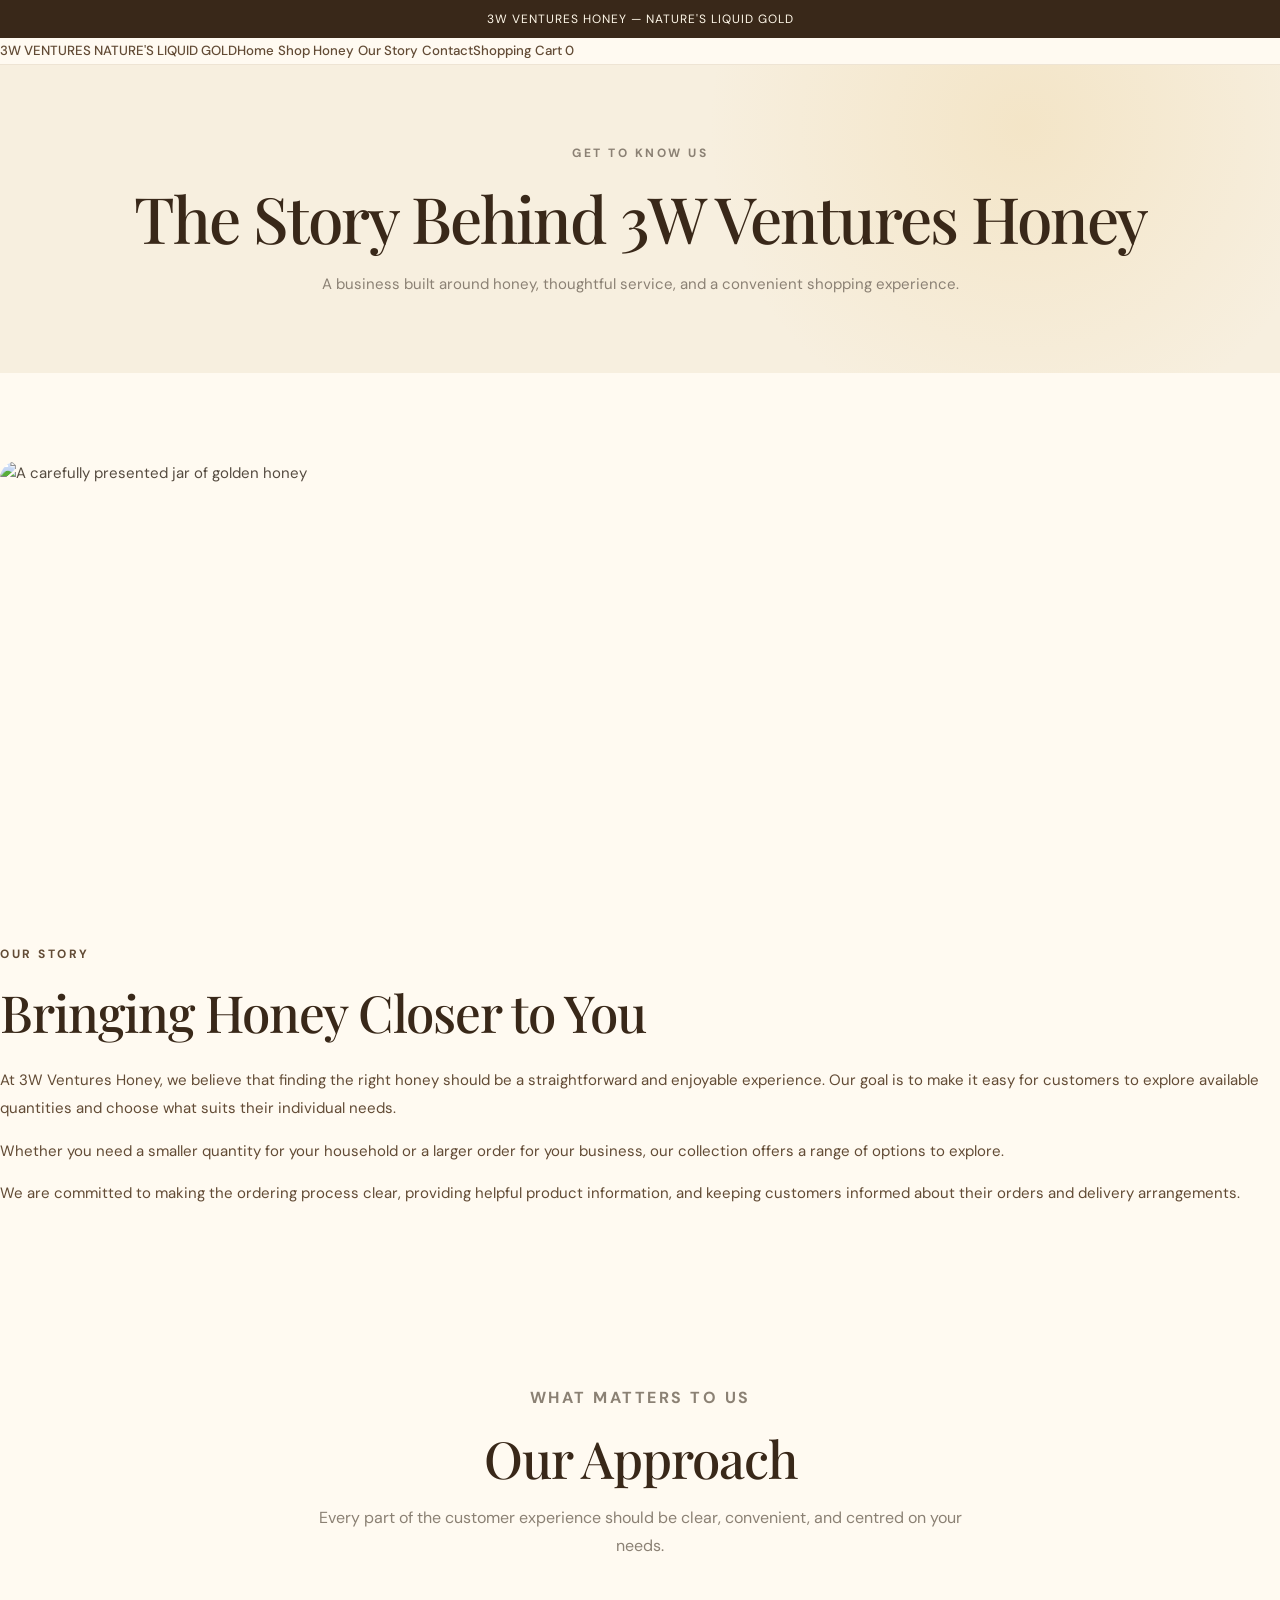
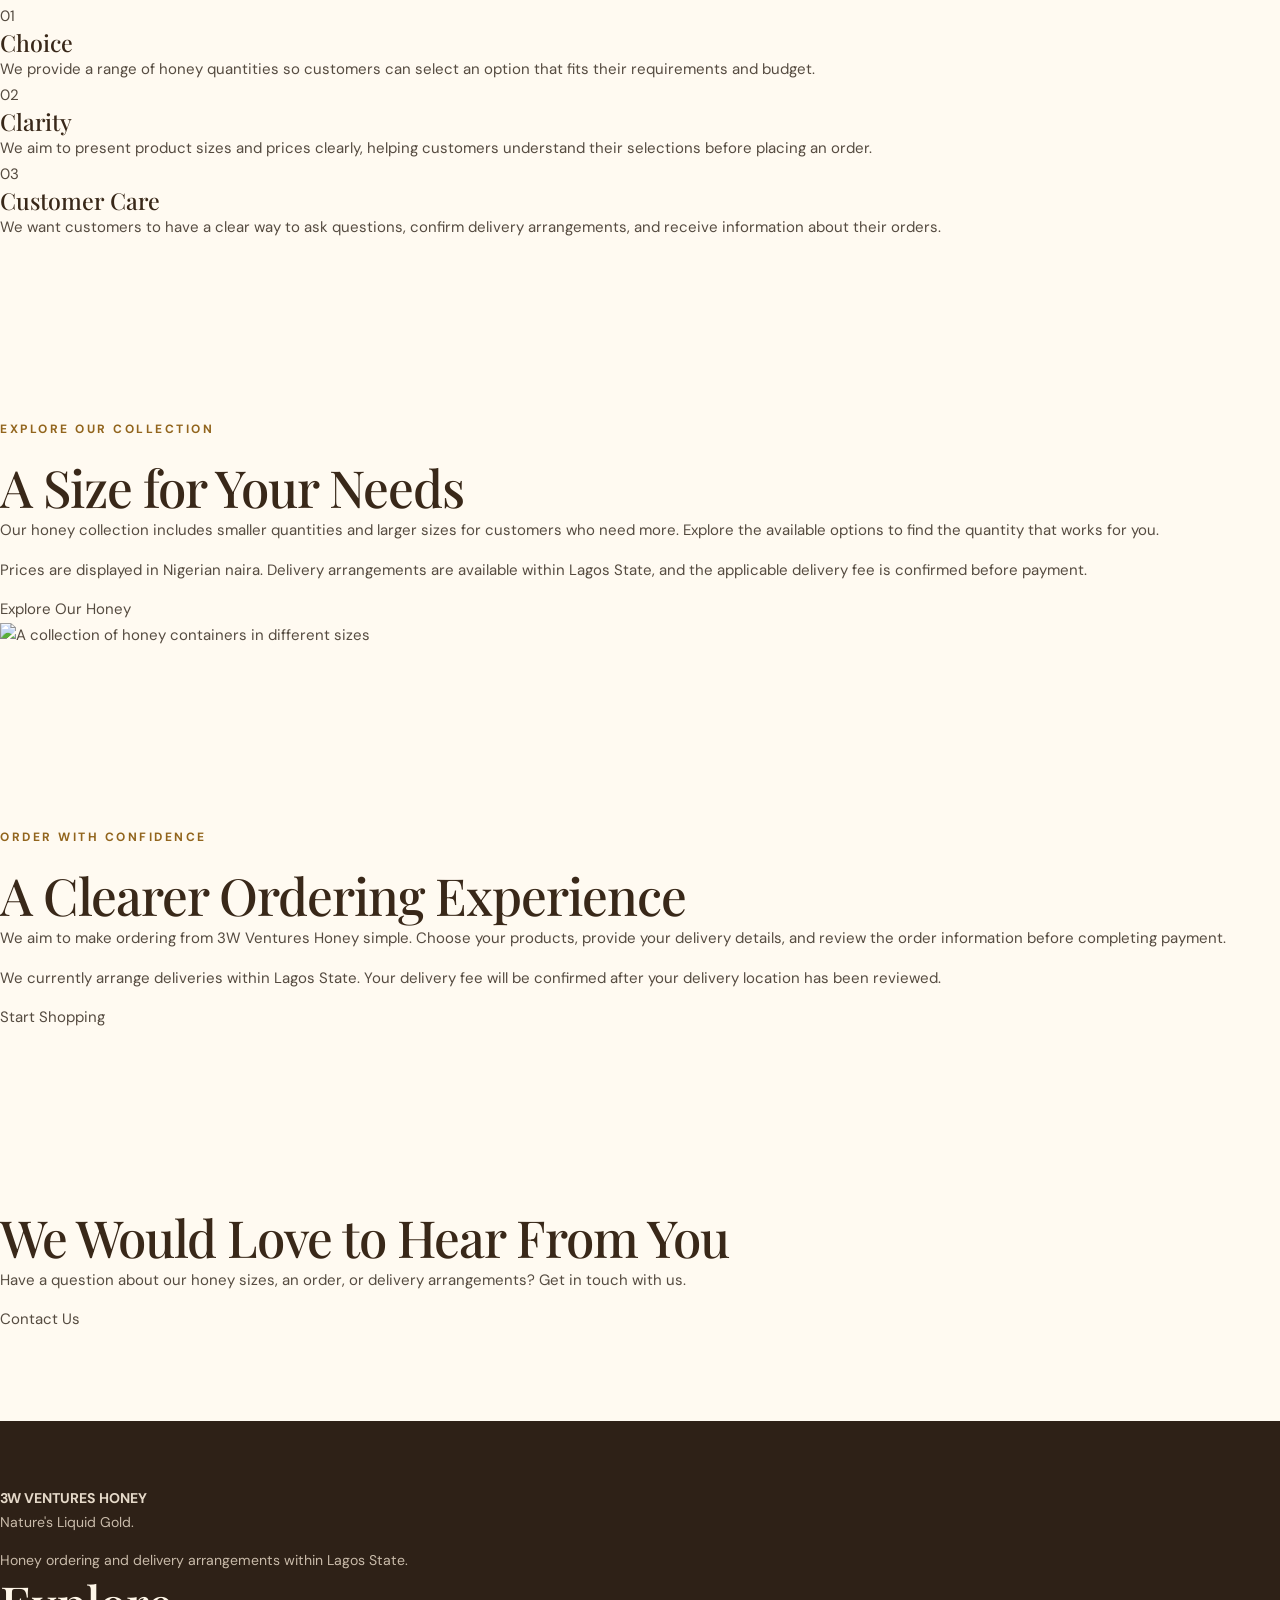
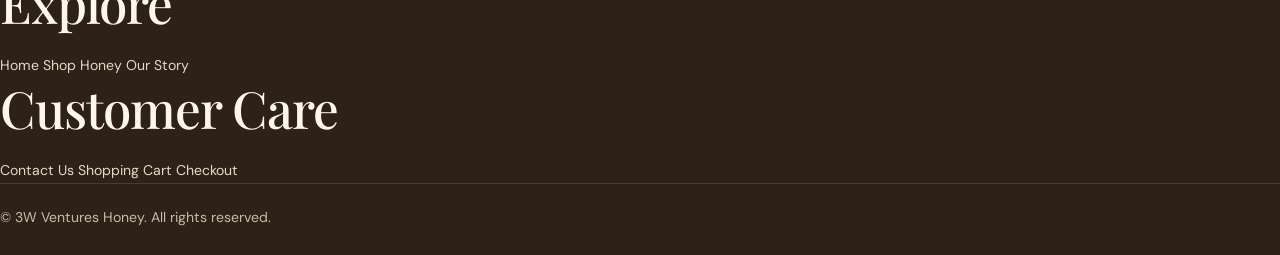
==== about.html @ d8257d41 "3w's venture" ====
<!DOCTYPE html>
<html lang="en">

<head>
    <meta charset="UTF-8">
    <meta name="viewport" content="width=device-width, initial-scale=1.0">

    <title>Our Story | 3W Ventures Honey</title>

    <meta name="description"
        content="Discover the story and values behind 3W Ventures Honey, Nature's Liquid Gold. Learn about our approach to product selection, customer service, and honey ordering.">
    
        <link rel="stylesheet" href="css/style.css">
</head>

<body>

    <!-- ANNOUNCEMENT BAR -->
    <header>

        <div class="announcement-bar">
            <p>3W VENTURES HONEY — NATURE'S LIQUID GOLD</p>
        </div>

        <!-- MAIN NAVIGATION -->
        <nav aria-label="Main navigation">

            <a href="index.html" aria-label="3W Ventures Honey homepage">
                <span>3W VENTURES</span>
                <span>NATURE'S LIQUID GOLD</span>
            </a>

            <div class="navigation-links">
                <a href="index.html">Home</a>
                <a href="shop.html">Shop Honey</a>
                <a href="about.html" aria-current="page">Our Story</a>
                <a href="contact.html">Contact</a>
            </div>

            <a href="cart.html">
                Shopping Cart <span class="cart-count">0</span>
            </a>

        </nav>

    </header>


    <main>

        <!-- PAGE INTRODUCTION -->
        <section class="page-hero">

            <p class="eyebrow">GET TO KNOW US</p>

            <h1>The Story Behind 3W Ventures Honey</h1>

            <p>
                A business built around honey, thoughtful service,
                and a convenient shopping experience.
            </p>

        </section>


        <!-- BRAND STORY -->
        <section class="brand-story">

            <div class="story-image">

                <!-- IMAGE PLACEHOLDER:
                     Save a suitable honey jar photograph as:
                     images/about-honey.jpg
                -->

                <img
                    src="images/about-honey.jpg"
                    alt="A carefully presented jar of golden honey">

            </div>


            <div class="story-content">

                <p class="eyebrow">OUR STORY</p>

                <h2>Bringing Honey Closer to You</h2>

                <p>
                    At 3W Ventures Honey, we believe that finding the
                    right honey should be a straightforward and enjoyable
                    experience. Our goal is to make it easy for customers
                    to explore available quantities and choose what suits
                    their individual needs.
                </p>

                <p>
                    Whether you need a smaller quantity for your household
                    or a larger order for your business, our collection
                    offers a range of options to explore.
                </p>

                <p>
                    We are committed to making the ordering process clear,
                    providing helpful product information, and keeping
                    customers informed about their orders and delivery
                    arrangements.
                </p>

            </div>

        </section>


        <!-- BRAND PURPOSE -->
        <section class="brand-purpose">

            <div class="section-heading">

                <p class="eyebrow">WHAT MATTERS TO US</p>

                <h2>Our Approach</h2>

                <p>
                    Every part of the customer experience should be clear,
                    convenient, and centred on your needs.
                </p>

            </div>


            <div class="values-grid">

                <article class="value-card">

                    <span class="value-number">01</span>

                    <h3>Choice</h3>

                    <p>
                        We provide a range of honey quantities so customers
                        can select an option that fits their requirements
                        and budget.
                    </p>

                </article>


                <article class="value-card">

                    <span class="value-number">02</span>

                    <h3>Clarity</h3>

                    <p>
                        We aim to present product sizes and prices clearly,
                        helping customers understand their selections
                        before placing an order.
                    </p>

                </article>


                <article class="value-card">

                    <span class="value-number">03</span>

                    <h3>Customer Care</h3>

                    <p>
                        We want customers to have a clear way to ask
                        questions, confirm delivery arrangements, and
                        receive information about their orders.
                    </p>

                </article>

            </div>

        </section>


        <!-- OUR PRODUCTS -->
        <section class="about-products">

            <div class="about-products-content">

                <p class="eyebrow">EXPLORE OUR COLLECTION</p>

                <h2>A Size for Your Needs</h2>

                <p>
                    Our honey collection includes smaller quantities
                    and larger sizes for customers who need more.
                    Explore the available options to find the quantity
                    that works for you.
                </p>

                <p>
                    Prices are displayed in Nigerian naira. Delivery
                    arrangements are available within Lagos State, and
                    the applicable delivery fee is confirmed before payment.
                </p>

                <a href="shop.html" class="primary-button">
                    Explore Our Honey
                </a>

            </div>


            <div class="about-products-image">

                <!-- IMAGE PLACEHOLDER:
                     Save a suitable honey collection photograph as:
                     images/honey-collection.jpg
                -->

                <img
                    src="images/honey-collection.jpg"
                    alt="A collection of honey containers in different sizes">

            </div>

        </section>


        <!-- DELIVERY COMMITMENT -->
        <section class="delivery-commitment">

            <p class="eyebrow">ORDER WITH CONFIDENCE</p>

            <h2>A Clearer Ordering Experience</h2>

            <p>
                We aim to make ordering from 3W Ventures Honey simple.
                Choose your products, provide your delivery details,
                and review the order information before completing payment.
            </p>

            <p>
                We currently arrange deliveries within Lagos State.
                Your delivery fee will be confirmed after your delivery
                location has been reviewed.
            </p>

            <a href="shop.html" class="primary-button">
                Start Shopping
            </a>

        </section>


        <!-- CONTACT CALL TO ACTION -->
        <section class="about-contact">

            <h2>We Would Love to Hear From You</h2>

            <p>
                Have a question about our honey sizes, an order, or
                delivery arrangements? Get in touch with us.
            </p>

            <a href="contact.html" class="secondary-button">
                Contact Us
            </a>

        </section>

    </main>


    <!-- WEBSITE FOOTER -->
    <footer class="site-footer">

        <div class="footer-brand">

            <a href="index.html">
                <strong>3W VENTURES HONEY</strong>
            </a>

            <p>Nature's Liquid Gold.</p>

            <p>
                Honey ordering and delivery arrangements within Lagos State.
            </p>

        </div>


        <div class="footer-links">

            <h2>Explore</h2>

            <a href="index.html">Home</a>
            <a href="shop.html">Shop Honey</a>
            <a href="about.html">Our Story</a>

        </div>


        <div class="footer-links">

            <h2>Customer Care</h2>

            <a href="contact.html">Contact Us</a>
            <a href="cart.html">Shopping Cart</a>
            <a href="checkout.html">Checkout</a>

        </div>


        <div class="footer-bottom">

            <p>
                &copy; 3W Ventures Honey. All rights reserved.
            </p>

        </div>

    </footer>
<script src="java/java.js" defer></script>
</body>

</html>
---- css/style.css ----
/* =====================================================
   3W VENTURES HONEY
   Premium Honey Brand — Complete Website Redesign
   ===================================================== */

@import url('https://fonts.googleapis.com/css2?family=DM+Sans:wght@400;500;600;700&family=Playfair+Display:wght@400;500;600;700&display=swap');

/* -------------------- VARIABLES -------------------- */

:root {
    --cream: #fffaf1;
    --cream-dark: #f7efdf;
    --white: #ffffff;
    --gold: #c89532;
    --gold-light: #e5bc67;
    --gold-dark: #92651d;
    --brown: #392819;
    --brown-light: #624b35;
    --text: #554b40;
    --muted: #8b8174;
    --border: #eadfcd;
    --green: #526847;

    --font-heading: 'Playfair Display', Georgia, serif;
    --font-body: 'DM Sans', Arial, sans-serif;

    --container: 1180px;
    --radius: 18px;
    --radius-small: 10px;

    --shadow-soft: 0 8px 30px rgba(57, 40, 25, 0.06);
    --shadow-hover: 0 18px 45px rgba(57, 40, 25, 0.13);

    --transition: 0.3s ease;
}

/* -------------------- RESET -------------------- */

* {
    box-sizing: border-box;
    margin: 0;
    padding: 0;
}

html {
    scroll-behavior: smooth;
    scroll-padding-top: 110px;
}

body {
    font-family: var(--font-body);
    background: var(--cream);
    color: var(--text);
    line-height: 1.7;
    font-size: 15px;
    overflow-x: hidden;
    -webkit-font-smoothing: antialiased;
}

body,
button,
input,
select,
textarea {
    font-family: var(--font-body);
}

img {
    display: block;
    max-width: 100%;
}

a {
    color: inherit;
    text-decoration: none;
    transition: color var(--transition);
}

button {
    cursor: pointer;
    font: inherit;
}

button,
input,
select,
textarea {
    max-width: 100%;
}

button:focus-visible,
a:focus-visible,
input:focus-visible,
select:focus-visible,
textarea:focus-visible {
    outline: 3px solid var(--gold-light);
    outline-offset: 4px;
}

ul {
    list-style: none;
}

h1,
h2,
h3,
h4 {
    font-family: var(--font-heading);
    color: var(--brown);
    font-weight: 500;
    line-height: 1.2;
}

h1 {
    font-size: clamp(2.8rem, 5.8vw, 5.2rem);
    letter-spacing: -2px;
}

h2 {
    font-size: clamp(2rem, 4vw, 3.2rem);
    letter-spacing: -1px;
}

h3 {
    font-size: 1.45rem;
}

p {
    margin-bottom: 14px;
}

p:last-child {
    margin-bottom: 0;
}

::selection {
    background: var(--gold-light);
    color: var(--brown);
}

/* -------------------- LAYOUT -------------------- */

.container,
.wrapper,
.page-container {
    width: min(var(--container), calc(100% - 48px));
    margin-inline: auto;
}

section {
    padding: 88px 0;
}

.section-heading {
    max-width: 680px;
    margin: 0 auto 45px;
    text-align: center;
}

.section-heading h2 {
    margin-bottom: 15px;
}

.section-heading p {
    color: var(--muted);
    font-size: 1rem;
}

.eyebrow,
.section-label,
.subtitle {
    display: inline-block;
    color: var(--gold-dark);
    font-size: 0.75rem;
    font-weight: 700;
    letter-spacing: 2.5px;
    text-transform: uppercase;
    margin-bottom: 17px;
}

/* -------------------- ANNOUNCEMENT BAR -------------------- */

.announcement-bar,
.top-bar,
.announcement {
    padding: 9px 16px;
    text-align: center;
    background: var(--brown);
    color: #fff8e9;
    font-size: 0.75rem;
    letter-spacing: 1px;
}

.announcement-bar a,
.announcement a {
    color: var(--gold-light);
}

/* -------------------- HEADER -------------------- */

header,
.site-header,
.main-header {
    position: relative;
    z-index: 1000;
    background: rgba(255, 250, 241, 0.97);
    border-bottom: 1px solid rgba(234, 223, 205, 0.8);
}

header .container,
.site-header .container,
.main-header .container {
    min-height: 88px;
    display: flex;
    align-items: center;
    justify-content: space-between;
    gap: 28px;
}

.logo,
.site-logo,
.brand {
    display: inline-flex;
    flex-direction: column;
    flex-shrink: 0;
    color: var(--brown);
}

.logo,
.site-logo,
.brand,
header h1,
.site-header h1 {
    font-family: var(--font-heading);
}

.logo,
.site-logo,
.brand {
    font-size: 1.55rem;
    font-weight: 600;
    line-height: 1.2;
}

.logo span,
.site-logo span,
.brand span {
    color: var(--gold-dark);
}

.logo small,
.site-logo small,
.brand small {
    display: block;
    margin-top: 5px;
    font-family: var(--font-body);
    font-size: 0.62rem;
    font-weight: 500;
    letter-spacing: 2px;
    text-transform: uppercase;
    color: var(--muted);
}

/* -------------------- NAVIGATION -------------------- */

nav,
.navbar,
.main-nav {
    display: flex;
    align-items: center;
}

nav ul,
.navbar ul,
.main-nav ul {
    display: flex;
    align-items: center;
    gap: 29px;
}

nav a,
.navbar a,
.main-nav a {
    position: relative;
    color: var(--brown-light);
    font-size: 0.83rem;
    font-weight: 500;
}

nav a::after,
.navbar a::after,
.main-nav a::after {
    content: "";
    position: absolute;
    left: 0;
    bottom: -7px;
    width: 0;
    height: 2px;
    background: var(--gold);
    transition: width var(--transition);
}

nav a:hover,
.navbar a:hover,
.main-nav a:hover {
    color: var(--gold-dark);
}

nav a:hover::after,
.navbar a:hover::after,
.main-nav a:hover::after {
    width: 100%;
}

/* Keep cart and action links visible */

nav .button::after,
.navbar .button::after,
.main-nav .button::after {
    display: none;
}

/* -------------------- BUTTONS -------------------- */

.button,
.btn,
button[type="submit"],
button[type="button"].primary-button {
    display: inline-flex;
    justify-content: center;
    align-items: center;
    gap: 10px;
    min-height: 49px;
    padding: 13px 25px;
    border: 1px solid var(--brown);
    border-radius: 4px;
    background: var(--brown);
    color: white;
    font-size: 0.82rem;
    font-weight: 600;
    text-align: center;
    transition:
        background var(--transition),
        color var(--transition),
        border-color var(--transition),
        transform var(--transition),
        box-shadow var(--transition);
}

.button:hover,
.btn:hover,
button[type="submit"]:hover,
button[type="button"].primary-button:hover {
    background: var(--gold-dark);
    border-color: var(--gold-dark);
    color: white;
    transform: translateY(-2px);
    box-shadow: 0 7px 20px rgba(57, 40, 25, 0.12);
}

.button-secondary,
.btn-secondary,
.button-outline {
    background: transparent;
    color: var(--brown);
    border: 1px solid var(--border);
}

.button-secondary:hover,
.btn-secondary:hover,
.button-outline:hover {
    background: var(--brown);
    color: white;
    border-color: var(--brown);
}

.button-gold {
    background: var(--gold);
    border-color: var(--gold);
    color: var(--brown);
}

.button-gold:hover {
    background: var(--gold-dark);
    border-color: var(--gold-dark);
    color: white;
}

button:disabled {
    opacity: 0.5;
    cursor: not-allowed;
    transform: none !important;
    box-shadow: none !important;
}

/* -------------------- HERO SECTION -------------------- */

.hero,
.hero-section {
    position: relative;
    min-height: 590px;
    padding: 70px 0;
    background:
        radial-gradient(
            ellipse at 85% 35%,
            rgba(229, 188, 103, 0.18),
            transparent 38%
        ),
        var(--cream-dark);
    overflow: hidden;
}

.hero .container,
.hero-section .container {
    display: grid;
    grid-template-columns: 1.02fr 0.98fr;
    align-items: center;
    gap: 60px;
}

.hero-content {
    position: relative;
    z-index: 2;
}

.hero h1,
.hero-section h1 {
    max-width: 650px;
    margin-bottom: 23px;
}

.hero h1 span,
.hero-section h1 span {
    color: var(--gold-dark);
}

.hero p,
.hero-section p {
    max-width: 510px;
    color: var(--brown-light);
    font-size: 1.02rem;
    line-height: 1.9;
}

.hero-buttons,
.hero-actions {
    display: flex;
    flex-wrap: wrap;
    gap: 14px;
    margin-top: 30px;
}

.hero-image,
.hero-visual {
    position: relative;
    min-height: 430px;
}

.hero-image img,
.hero-visual img {
    width: 100%;
    height: 470px;
    object-fit: cover;
    border-radius: 190px 190px 12px 12px;
    box-shadow: var(--shadow-hover);
}

.hero-image::after,
.hero-visual::after {
    content: "";
    position: absolute;
    inset: 18px -18px -18px 18px;
    border: 1px solid var(--gold-light);
    border-radius: 190px 190px 12px 12px;
    z-index: -1;
}

.hero-image:has(img[src=""]),
.hero-image:has(img:not([src])) {
    display: none;
}

/* -------------------- FEATURE STRIP -------------------- */

.highlights,
.features,
.benefits {
    display: grid;
    grid-template-columns: repeat(3, 1fr);
    gap: 22px;
}

.highlight-card,
.feature-card,
.benefit-card {
    padding: 25px;
    background: var(--white);
    border: 1px solid var(--border);
    border-radius: var(--radius-small);
    transition: transform var(--transition), box-shadow var(--transition);
}

.highlight-card:hover,
.feature-card:hover,
.benefit-card:hover {
    transform: translateY(-5px);
    box-shadow: var(--shadow-soft);
}

.highlight-card h3,
.feature-card h3,
.benefit-card h3 {
    margin-bottom: 10px;
}

.highlight-card p,
.feature-card p,
.benefit-card p {
    color: var(--muted);
    font-size: 0.9rem;
}

/* -------------------- PRODUCT GRID -------------------- */

.product-grid,
.products-grid,
.shop-grid,
.featured-products {
    display: grid;
    grid-template-columns: repeat(3, minmax(0, 1fr));
    gap: 28px;
}

.product-card,
.product-item,
.shop-product {
    min-width: 0;
    overflow: hidden;
    background: var(--white);
    border: 1px solid var(--border);
    border-radius: var(--radius);
    box-shadow: 0 3px 12px rgba(57, 40, 25, 0.025);
    transition:
        transform var(--transition),
        box-shadow var(--transition),
        border-color var(--transition);
}

.product-card:hover,
.product-item:hover,
.shop-product:hover {
    transform: translateY(-7px);
    box-shadow: var(--shadow-hover);
    border-color: #d9bd8b;
}

.product-image,
.product-card-image,
.product-item img {
    position: relative;
    width: 100%;
    height: 270px;
    overflow: hidden;
    background: #f1e5d0;
}

.product-image img,
.product-card-image img,
.product-card > img,
.product-item img,
.shop-product img {
    width: 100%;
    height: 270px;
    object-fit: cover;
    transition: transform 0.65s ease;
}

.product-card:hover .product-image img,
.product-card:hover > img,
.product-item:hover img,
.shop-product:hover img {
    transform: scale(1.06);
}

.product-content,
.product-info,
.product-details {
    padding: 23px;
}

.product-content h3,
.product-info h3,
.product-details h3 {
    font-size: 1.35rem;
    margin-bottom: 8px;
}

.product-content p,
.product-info p,
.product-details p {
    color: var(--muted);
    font-size: 0.88rem;
}

.product-price,
.price {
    display: block;
    margin: 14px 0 18px;
    color: var(--brown);
    font-size: 1.25rem;
    font-weight: 700;
}

.product-price small,
.price small {
    color: var(--muted);
    font-size: 0.75rem;
    font-weight: 400;
}

.product-card .button,
.product-card .btn,
.product-card button,
.product-item button,
.shop-product button {
    width: 100%;
}

.product-badge,
.badge {
    display: inline-block;
    padding: 6px 11px;
    border-radius: 3px;
    background: #f6e8c8;
    color: var(--gold-dark);
    font-size: 0.68rem;
    font-weight: 700;
    letter-spacing: 0.8px;
    text-transform: uppercase;
}

/* -------------------- SHOP FILTERS -------------------- */

.shop-toolbar,
.shop-filters,
.product-filters {
    display: flex;
    align-items: center;
    justify-content: space-between;
    flex-wrap: wrap;
    gap: 18px;
    margin-bottom: 32px;
}

.shop-toolbar select,
.shop-filters select,
.product-filters select {
    min-height: 46px;
    padding: 10px 38px 10px 14px;
    border: 1px solid var(--border);
    border-radius: 5px;
    background: white;
    color: var(--brown);
}

/* -------------------- STORY / ABOUT -------------------- */

.story,
.about-section,
.our-story {
    background: var(--cream-dark);
}

.story .container,
.about-section .container,
.our-story .container {
    display: grid;
    grid-template-columns: 1fr 1fr;
    align-items: center;
    gap: 65px;
}

.story-image img,
.about-image img,
.our-story img {
    width: 100%;
    height: 480px;
    object-fit: cover;
    border-radius: var(--radius);
}

.story-content h2,
.about-content h2,
.our-story h2 {
    margin-bottom: 22px;
}

.story-content p,
.about-content p,
.our-story p {
    color: var(--brown-light);
    line-height: 1.9;
}

/* -------------------- PROCESS SECTION -------------------- */

.process-grid,
.steps-grid,
.process-steps {
    display: grid;
    grid-template-columns: repeat(3, minmax(0, 1fr));
    gap: 25px;
}

.process-card,
.step-card,
.process-step {
    padding: 30px 25px;
    background: white;
    border: 1px solid var(--border);
    border-radius: var(--radius-small);
}

.process-number,
.step-number {
    display: inline-flex;
    width: 43px;
    height: 43px;
    justify-content: center;
    align-items: center;
    margin-bottom: 20px;
    border-radius: 50%;
    background: #f4e4bd;
    color: var(--gold-dark);
    font-weight: 700;
}

.process-card h3,
.step-card h3,
.process-step h3 {
    margin-bottom: 12px;
}

.process-card p,
.step-card p,
.process-step p {
    color: var(--muted);
}

/* -------------------- CALL TO ACTION -------------------- */

.cta,
.cta-section,
.delivery-cta {
    position: relative;
    padding: 65px 35px;
    background: var(--brown);
    color: #fff8ec;
    border-radius: var(--radius);
    text-align: center;
    overflow: hidden;
}

.cta h2,
.cta-section h2,
.delivery-cta h2 {
    color: #fff8ec;
    margin-bottom: 18px;
}

.cta p,
.cta-section p,
.delivery-cta p {
    max-width: 650px;
    margin: 0 auto 25px;
    color: #e6d8c5;
}

.cta .button,
.cta-section .button,
.delivery-cta .button {
    background: var(--gold-light);
    border-color: var(--gold-light);
    color: var(--brown);
}

.cta .button:hover,
.cta-section .button:hover,
.delivery-cta .button:hover {
    background: white;
    border-color: white;
}

/* -------------------- PAGE INTRO -------------------- */

.page-hero,
.page-banner,
.inner-page-header {
    padding: 75px 0;
    background:
        radial-gradient(circle at 80% 20%, rgba(229,188,103,.2), transparent 30%),
        var(--cream-dark);
    text-align: center;
}

.page-hero h1,
.page-banner h1,
.inner-page-header h1 {
    font-size: clamp(2.5rem, 5vw, 4rem);
    margin-bottom: 15px;
}

.page-hero p,
.page-banner p,
.inner-page-header p {
    max-width: 660px;
    margin-inline: auto;
    color: var(--muted);
}

/* -------------------- FORMS -------------------- */

form {
    width: 100%;
}

.form-group,
.form-field,
.input-group {
    margin-bottom: 21px;
}

label {
    display: block;
    margin-bottom: 8px;
    color: var(--brown);
    font-size: 0.84rem;
    font-weight: 600;
}

input,
select,
textarea {
    width: 100%;
    min-height: 49px;
    padding: 13px 15px;
    border: 1px solid var(--border);
    border-radius: 6px;
    background: #fff;
    color: var(--brown);
    font-size: 0.92rem;
    transition: border-color var(--transition), box-shadow var(--transition);
}

textarea {
    min-height: 145px;
    resize: vertical;
}

input::placeholder,
textarea::placeholder {
    color: #aaa094;
}

input:focus,
select:focus,
textarea:focus {
    border-color: var(--gold);
    box-shadow: 0 0 0 3px rgba(200, 149, 50, 0.12);
    outline: none;
}

input[readonly] {
    background: #f7f0e4;
    color: var(--brown-light);
}

input[type="checkbox"],
input[type="radio"] {
    width: auto;
    min-height: auto;
    accent-color: var(--gold-dark);
}

.form-row {
    display: grid;
    grid-template-columns: repeat(2, minmax(0, 1fr));
    gap: 18px;
}

/* -------------------- CONTACT PAGE -------------------- */

.contact-grid,
.contact-layout {
    display: grid;
    grid-template-columns: 0.8fr 1.2fr;
    gap: 35px;
    align-items: start;
}

.contact-info,
.contact-form,
.contact-card {
    padding: 30px;
    background: white;
    border: 1px solid var(--border);
    border-radius: var(--radius);
    box-shadow: var(--shadow-soft);
}

.contact-info h2,
.contact-form h2 {
    margin-bottom: 23px;
}

.contact-info a {
    color: var(--gold-dark);
    overflow-wrap: anywhere;
}

.contact-info a:hover {
    color: var(--brown);
}

.contact-detail,
.contact-item {
    padding: 17px 0;
    border-bottom: 1px solid var(--border);
}

.contact-detail:last-child,
.contact-item:last-child {
    border-bottom: 0;
}

/* -------------------- FAQ -------------------- */

.faq-list,
.faq-container {
    max-width: 850px;
    margin-inline: auto;
}

details,
.faq-item {
    margin-bottom: 13px;
    padding: 20px 23px;
    border: 1px solid var(--border);
    border-radius: var(--radius-small);
    background: white;
}

summary,
.faq-question {
    color: var(--brown);
    font-weight: 600;
    cursor: pointer;
}

details p,
.faq-answer {
    padding-top: 14px;
    color: var(--muted);
}

/* -------------------- CART -------------------- */

.cart-layout,
.cart-container {
    display: grid;
    grid-template-columns: minmax(0, 1fr) 350px;
    align-items: start;
    gap: 30px;
}

.cart-items,
.cart-list,
.cart-summary,
.order-summary {
    padding: 25px;
    background: white;
    border: 1px solid var(--border);
    border-radius: var(--radius);
}

.cart-item {
    display: grid;
    grid-template-columns: minmax(0, 1fr) auto auto auto;
    align-items: center;
    gap: 18px;
    padding: 22px 0;
    border-bottom: 1px solid var(--border);
}

.cart-item:last-child {
    border-bottom: 0;
}

.cart-item h3 {
    font-size: 1.15rem;
}

.cart-item p {
    margin-top: 5px;
    color: var(--muted);
    font-size: 0.84rem;
}

.cart-item-quantity {
    display: flex;
    align-items: center;
    gap: 12px;
}

.cart-item-quantity button {
    display: grid;
    width: 33px;
    height: 33px;
    place-items: center;
    border: 1px solid var(--border);
    border-radius: 5px;
    background: var(--cream);
    color: var(--brown);
}

.cart-item-quantity button:hover {
    background: var(--gold-light);
}

.cart-item > button[data-remove-item] {
    padding: 5px 8px;
    border: 0;
    background: transparent;
    color: #a34839;
    font-size: 0.8rem;
}

.cart-summary h2,
.order-summary h2 {
    font-size: 1.7rem;
    margin-bottom: 20px;
}

.summary-row {
    display: flex;
    justify-content: space-between;
    gap: 15px;
    padding: 14px 0;
    border-bottom: 1px solid var(--border);
}

.summary-total {
    color: var(--brown);
    font-size: 1.1rem;
    font-weight: 700;
}

.cart-summary .button,
.cart-summary .btn,
.order-summary .button,
.order-summary .btn {
    width: 100%;
    margin-top: 20px;
}

.empty-cart-message {
    padding: 35px 15px;
    text-align: center;
}

.empty-cart-message h3 {
    margin-bottom: 12px;
}

.empty-cart-message a {
    display: inline-block;
    margin-top: 18px;
    color: var(--gold-dark);
    font-weight: 700;
}

/* -------------------- CHECKOUT -------------------- */

.checkout-layout,
.checkout-container {
    display: grid;
    grid-template-columns: minmax(0, 1fr) 380px;
    gap: 32px;
    align-items: start;
}

.checkout-form,
.checkout-details,
.checkout-summary {
    padding: 30px;
    background: white;
    border: 1px solid var(--border);
    border-radius: var(--radius);
}

.checkout-form h2,
.checkout-details h2,
.checkout-summary h2 {
    margin-bottom: 23px;
}

.map-container,
.map-placeholder,
#map {
    width: 100%;
    min-height: 260px;
    margin: 16px 0 22px;
    border: 1px solid var(--border);
    border-radius: var(--radius-small);
    background: #f1eadc;
    overflow: hidden;
}

.map-container iframe,
#map iframe {
    width: 100%;
    min-height: 260px;
    border: 0;
}

.delivery-note,
.notice,
.info-box {
    margin: 18px 0;
    padding: 16px;
    border-left: 3px solid var(--gold);
    background: #fbf2df;
    color: var(--brown-light);
    font-size: 0.87rem;
}

.payment-option {
    display: flex;
    align-items: center;
    gap: 12px;
    padding: 16px;
    margin-bottom: 12px;
    border: 1px solid var(--border);
    border-radius: var(--radius-small);
    background: white;
}

.payment-option label {
    margin: 0;
}

.checkout-summary {
    position: sticky;
    top: 25px;
}

/* -------------------- SUCCESS PAGE -------------------- */

.success-container,
.success-card,
.order-success {
    max-width: 760px;
    margin: 65px auto;
    padding: 45px;
    background: white;
    border: 1px solid var(--border);
    border-radius: var(--radius);
    box-shadow: var(--shadow-soft);
    text-align: center;
}

.success-icon {
    display: grid;
    width: 76px;
    height: 76px;
    place-items: center;
    margin: 0 auto 25px;
    border-radius: 50%;
    background: #e8f0e3;
    color: var(--green);
    font-size: 2rem;
}

.success-container h1,
.success-card h1,
.order-success h1 {
    font-size: clamp(2rem, 5vw, 3rem);
    margin-bottom: 18px;
}

/* -------------------- FOOTER -------------------- */

footer,
.site-footer,
.main-footer {
    padding: 65px 0 25px;
    background: #2e2117;
    color: #e5d9c9;
}

footer h2,
footer h3,
.site-footer h2,
.site-footer h3,
.main-footer h2,
.main-footer h3 {
    color: #fff7e9;
    margin-bottom: 18px;
}

footer p,
.site-footer p,
.main-footer p {
    color: #c9bbaa;
    font-size: 0.88rem;
}

footer a,
.site-footer a,
.main-footer a {
    color: #e5d9c9;
    font-size: 0.88rem;
}

footer a:hover,
.site-footer a:hover,
.main-footer a:hover {
    color: var(--gold-light);
}

.footer-grid {
    display: grid;
    grid-template-columns: 1.4fr 1fr 1fr 1fr;
    gap: 40px;
    padding-bottom: 45px;
}

.footer-links li {
    margin-bottom: 11px;
}

.footer-bottom {
    display: flex;
    justify-content: space-between;
    align-items: center;
    flex-wrap: wrap;
    gap: 15px;
    padding-top: 22px;
    border-top: 1px solid rgba(255, 255, 255, 0.12);
    color: #b9aa97;
    font-size: 0.78rem;
}

/* -------------------- WHATSAPP / FLOATING BUTTONS -------------------- */

.whatsapp-button,
.whatsapp-float {
    position: fixed;
    right: 22px;
    bottom: 22px;
    z-index: 900;
    display: grid;
    width: 56px;
    height: 56px;
    place-items: center;
    border-radius: 50%;
    background: #277c48;
    color: white;
    font-size: 1.35rem;
    box-shadow: 0 8px 22px rgba(0, 0, 0, 0.15);
    transition: transform var(--transition);
}

.whatsapp-button:hover,
.whatsapp-float:hover {
    color: white;
    transform: translateY(-4px);
}

/* -------------------- TOAST NOTIFICATIONS -------------------- */

#honey-toast {
    font-family: var(--font-body);
    font-size: 0.9rem;
    box-shadow: var(--shadow-hover);
}

/* -------------------- MOBILE CART BAR -------------------- */

.mobile-cart-bar {
    display: none;
}

/* -------------------- RESPONSIVE: TABLETS -------------------- */

@media (max-width: 1000px) {
    section {
        padding: 70px 0;
    }

    nav ul,
    .navbar ul,
    .main-nav ul {
        gap: 16px;
    }

    .hero .container,
    .hero-section .container {
        gap: 35px;
    }

    .product-grid,
    .products-grid,
    .shop-grid,
    .featured-products {
        grid-template-columns: repeat(2, minmax(0, 1fr));
    }

    .footer-grid {
        grid-template-columns: repeat(2, minmax(0, 1fr));
    }

    .cart-layout,
    .cart-container,
    .checkout-layout,
    .checkout-container {
        grid-template-columns: minmax(0, 1fr) 320px;
    }

    .cart-item {
        grid-template-columns: minmax(0, 1fr) auto;
    }

    .cart-item > strong {
        justify-self: end;
    }
}

/* -------------------- RESPONSIVE: MOBILE -------------------- */

@media (max-width: 700px) {
    body {
        font-size: 14px;
    }

    .container,
    .wrapper,
    .page-container {
        width: min(100% - 32px, var(--container));
    }

    section {
        padding: 55px 0;
    }

    h1 {
        font-size: clamp(2.45rem, 12vw, 3.8rem);
        letter-spacing: -1.2px;
    }

    h2 {
        font-size: clamp(1.9rem, 8vw, 2.7rem);
    }

    .section-heading {
        margin-bottom: 30px;
    }

    header .container,
    .site-header .container,
    .main-header .container {
        min-height: 75px;
        gap: 12px;
    }

    .logo,
    .site-logo,
    .brand {
        font-size: 1.25rem;
    }

    .logo small,
    .site-logo small,
    .brand small {
        font-size: 0.55rem;
        letter-spacing: 1.5px;
    }

    nav ul,
    .navbar ul,
    .main-nav ul {
        gap: 12px;
    }

    nav a,
    .navbar a,
    .main-nav a {
        font-size: 0.75rem;
    }

    .hero,
    .hero-section {
        min-height: auto;
        padding: 50px 0 60px;
    }

    .hero .container,
    .hero-section .container {
        grid-template-columns: 1fr;
        gap: 35px;
    }

    .hero p,
    .hero-section p {
        font-size: 0.94rem;
    }

    .hero-image,
    .hero-visual {
        min-height: auto;
        margin: 0 10px 15px 0;
    }

    .hero-image img,
    .hero-visual img {
        height: 340px;
        border-radius: 140px 140px 10px 10px;
    }

    .hero-image::after,
    .hero-visual::after {
        inset: 12px -12px -12px 12px;
        border-radius: 140px 140px 10px 10px;
    }

    .hero-buttons,
    .hero-actions {
        gap: 10px;
    }

    .hero-buttons .button,
    .hero-actions .button {
        flex: 1 1 145px;
        padding: 12px 14px;
    }

    .highlights,
    .features,
    .benefits,
    .process-grid,
    .steps-grid,
    .process-steps {
        grid-template-columns: 1fr;
        gap: 15px;
    }

    .product-grid,
    .products-grid,
    .shop-grid,
    .featured-products {
        grid-template-columns: repeat(2, minmax(0, 1fr));
        gap: 13px;
    }

    .product-card,
    .product-item,
    .shop-product {
        border-radius: 12px;
    }

    .product-image,
    .product-card-image,
    .product-image img,
    .product-card-image img,
    .product-card > img,
    .product-item img,
    .shop-product img {
        height: 165px;
    }

    .product-content,
    .product-info,
    .product-details {
        padding: 13px;
    }

    .product-content h3,
    .product-info h3,
    .product-details h3 {
        font-size: 1.05rem;
    }

    .product-content p,
    .product-info p,
    .product-details p {
        font-size: 0.78rem;
    }

    .product-price,
    .price {
        font-size: 1.05rem;
        margin: 10px 0 13px;
    }

    .product-card .button,
    .product-card .btn,
    .product-card button,
    .product-item button,
    .shop-product button {
        min-height: 42px;
        padding: 9px 8px;
        font-size: 0.75rem;
    }

    .story .container,
    .about-section .container,
    .our-story .container {
        grid-template-columns: 1fr;
        gap: 30px;
    }

    .story-image img,
    .about-image img,
    .our-story img {
        height: 320px;
    }

    .contact-grid,
    .contact-layout,
    .cart-layout,
    .cart-container,
    .checkout-layout,
    .checkout-container {
        grid-template-columns: 1fr;
        gap: 20px;
    }

    .contact-info,
    .contact-form,
    .contact-card,
    .checkout-form,
    .checkout-details,
    .checkout-summary,
    .cart-items,
    .cart-list,
    .cart-summary,
    .order-summary {
        padding: 20px;
    }

    .checkout-summary {
        position: static;
    }

    .form-row {
        grid-template-columns: 1fr;
        gap: 0;
    }

    .shop-toolbar,
    .shop-filters,
    .product-filters {
        align-items: stretch;
        flex-direction: column;
    }

    .shop-toolbar select,
    .shop-filters select,
    .product-filters select {
        width: 100%;
    }

    .cart-item {
        grid-template-columns: minmax(0, 1fr) auto;
        gap: 12px;
        padding: 18px 0;
    }

    .cart-item-quantity {
        grid-column: 1 / -1;
        justify-content: flex-start;
    }

    .cart-item > strong {
        grid-column: 2;
        grid-row: 1;
    }

    .cart-item > button[data-remove-item] {
        justify-self: start;
    }

    .cta,
    .cta-section,
    .delivery-cta {
        padding: 45px 22px;
    }

    .page-hero,
    .page-banner,
    .inner-page-header {
        padding: 55px 0;
    }

    .success-container,
    .success-card,
    .order-success {
        margin: 35px 16px;
        padding: 28px 20px;
    }

    .footer-grid {
        grid-template-columns: 1fr 1fr;
        gap: 28px 20px;
    }

    .footer-bottom {
        align-items: flex-start;
        flex-direction: column;
    }

    .whatsapp-button,
    .whatsapp-float {
        width: 49px;
        height: 49px;
        right: 15px;
        bottom: 15px;
    }
}

/* -------------------- SMALL PHONES -------------------- */

@media (max-width: 390px) {
    .container,
    .wrapper,
    .page-container {
        width: calc(100% - 24px);
    }

    .product-grid,
    .products-grid,
    .shop-grid,
    .featured-products {
        gap: 10px;
    }

    .product-image,
    .product-card-image,
    .product-image img,
    .product-card-image img,
    .product-card > img,
    .product-item img,
    .shop-product img {
        height: 140px;
    }

    .product-content,
    .product-info,
    .product-details {
        padding: 10px;
    }

    .footer-grid {
        grid-template-columns: 1fr;
    }
}

/* -------------------- REDUCED MOTION -------------------- */

@media (prefers-reduced-motion: reduce) {
    *,
    *::before,
    *::after {
        scroll-behavior: auto !important;
        animation-duration: 0.01ms !important;
        animation-iteration-count: 1 !important;
        transition-duration: 0.01ms !important;
    }
}
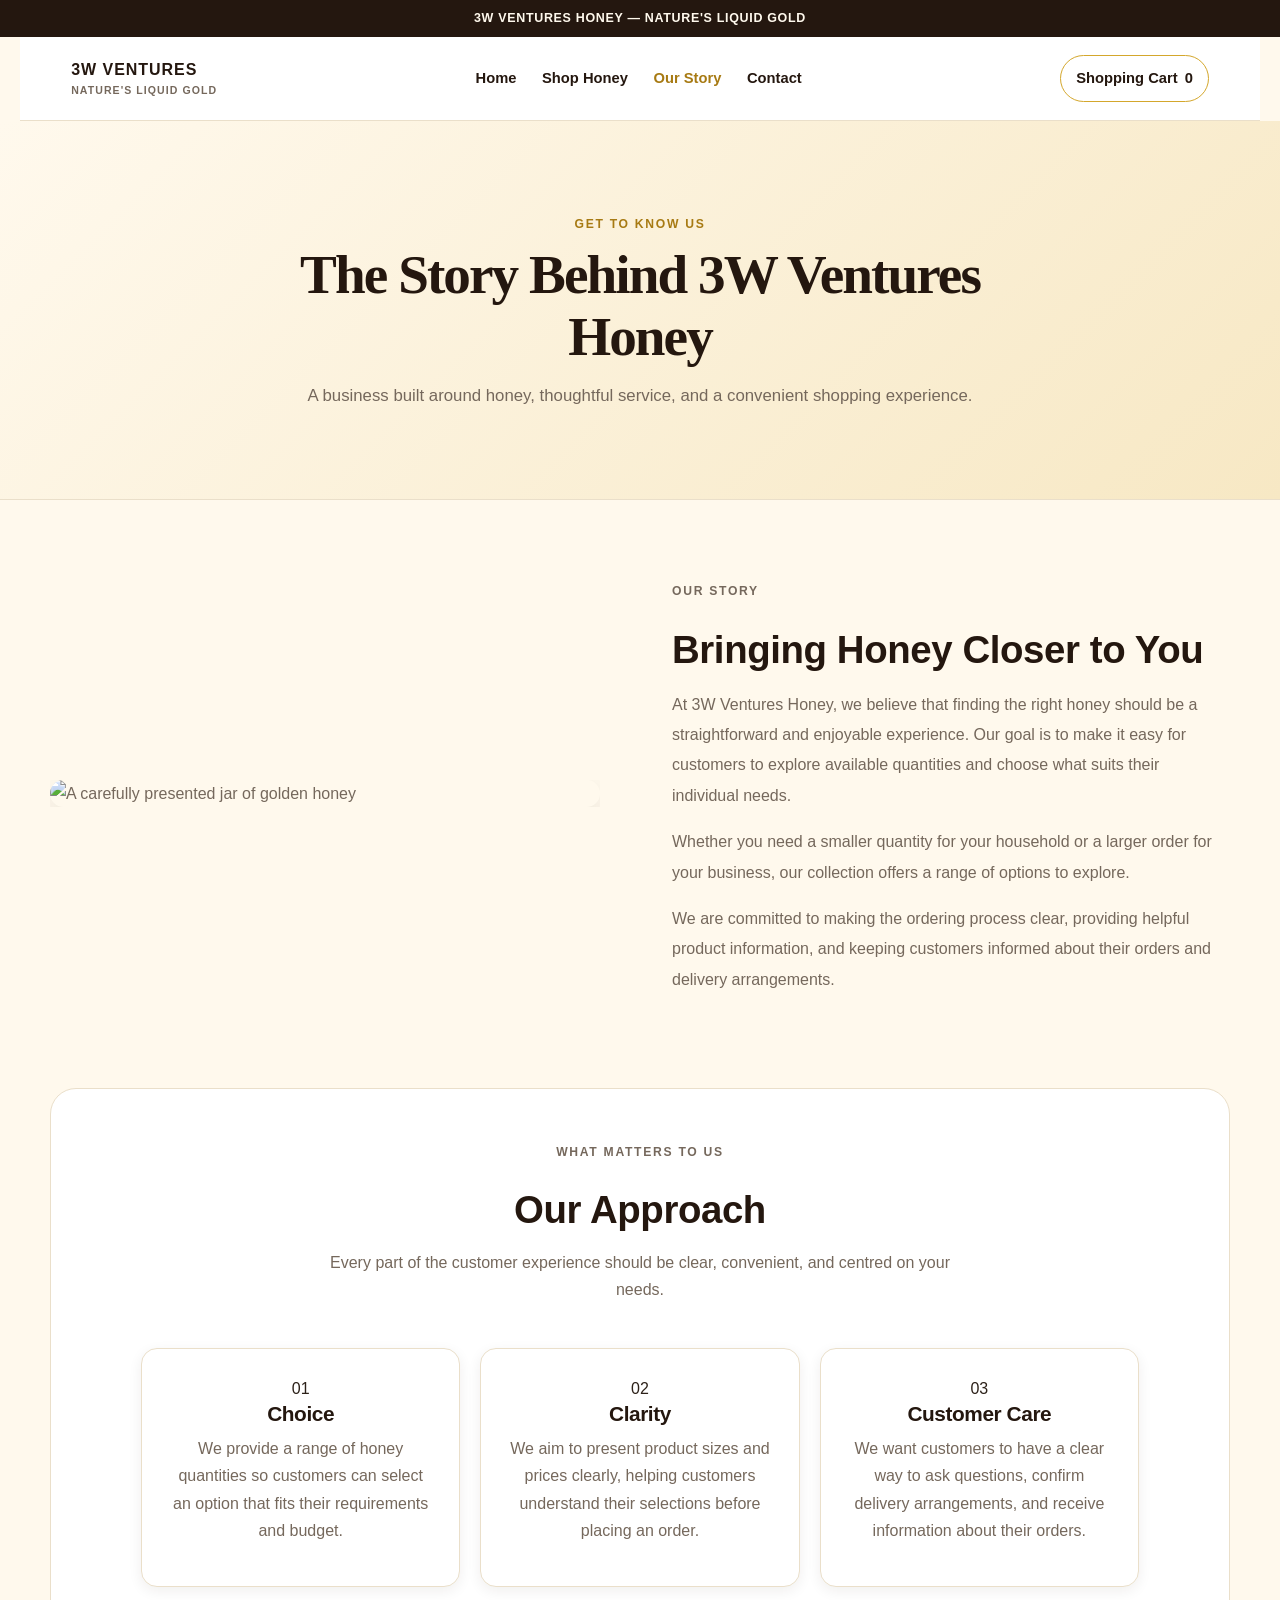
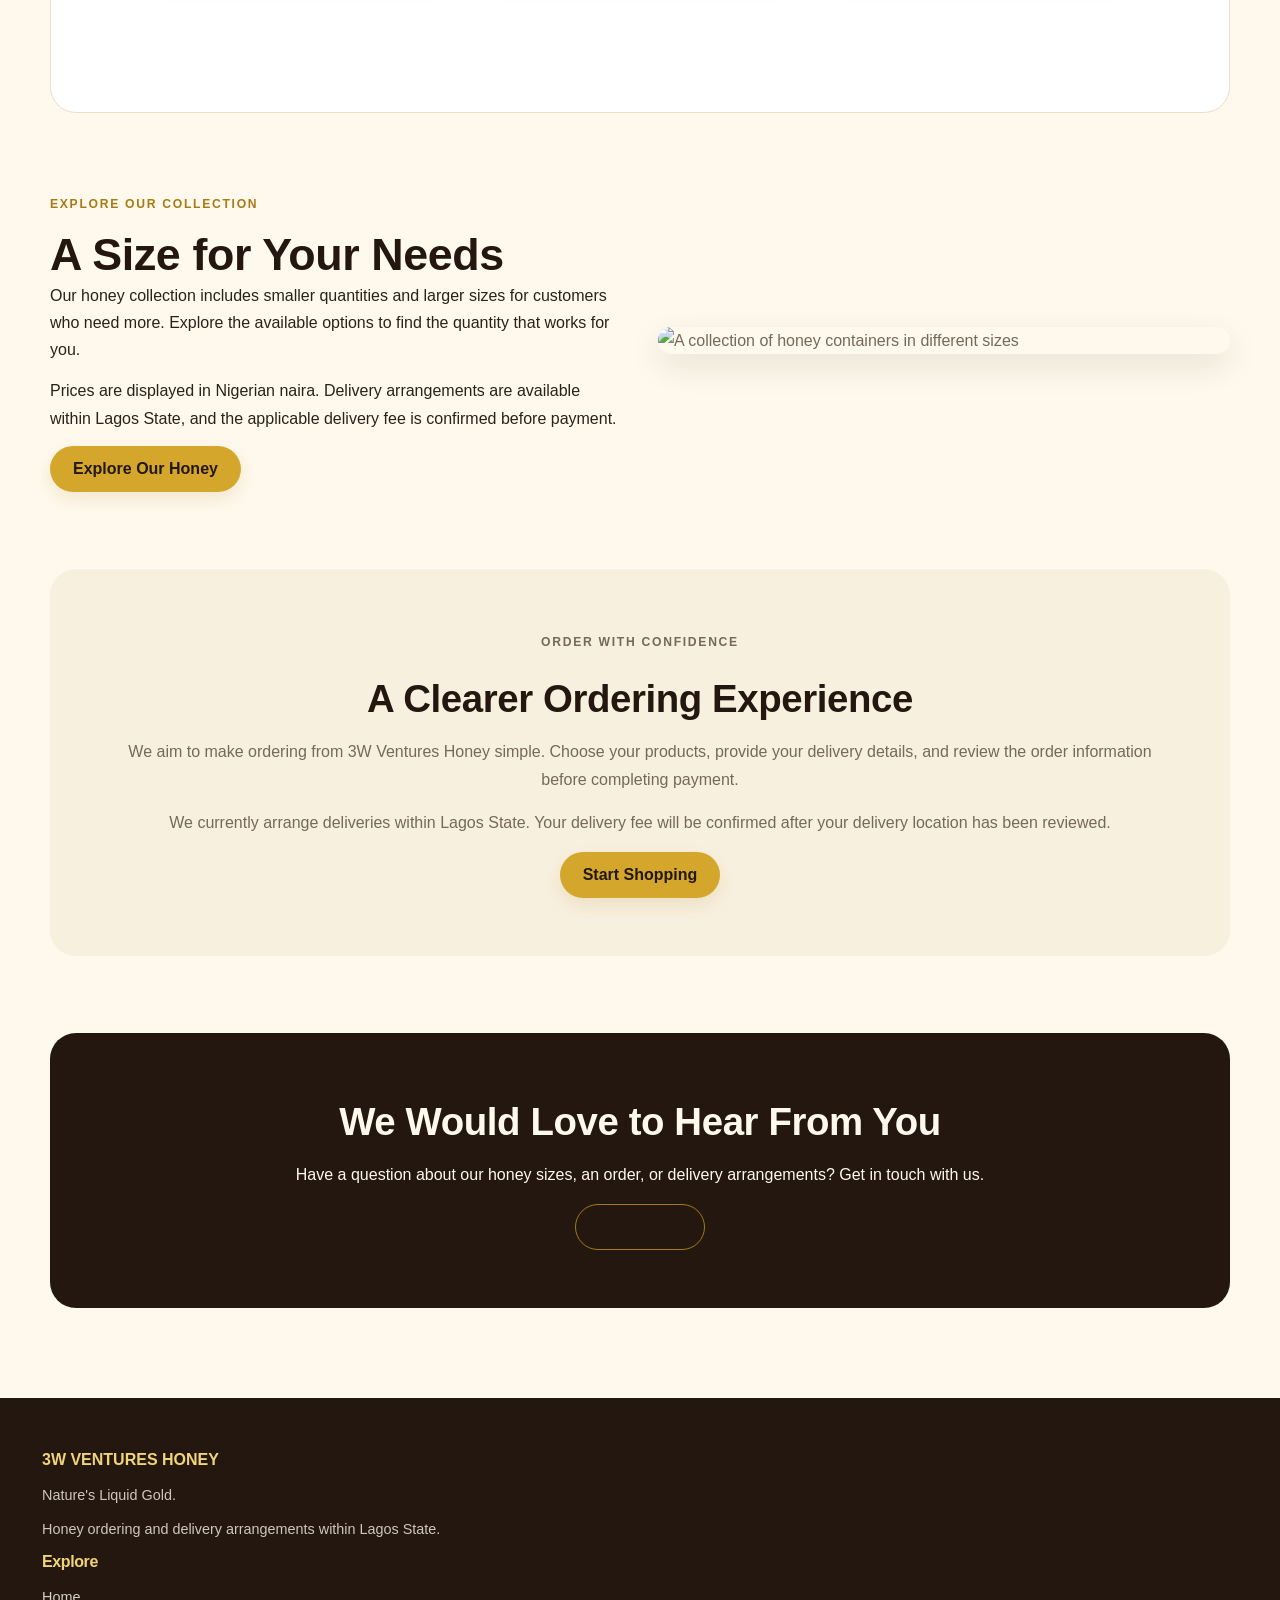
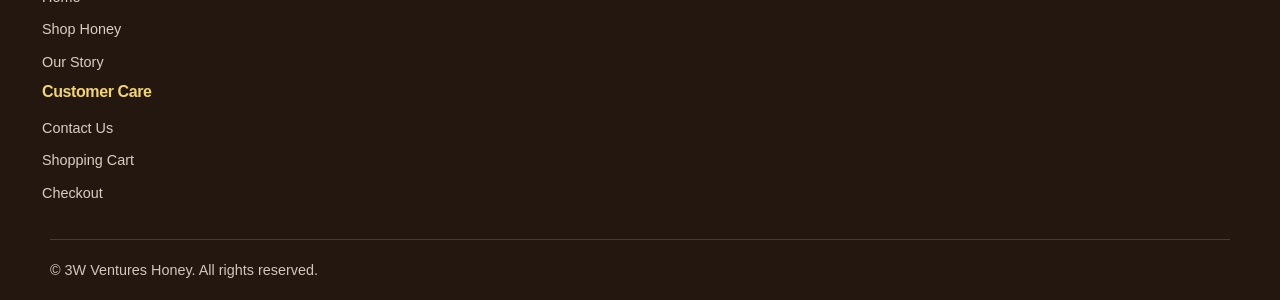
==== commit 9e8eb2c0: "added pics" ====
--- a/about.html
+++ b/about.html
@@ -74,7 +74,7 @@
                 -->
 
                 <img
-                    src="images/about-honey.jpg"
+                    src="https://i.ibb.co/DDKwvQT6/download.jpg"
                     alt="A carefully presented jar of golden honey">
 
             </div>
--- a/css/style.css
+++ b/css/style.css
@@ -1,40 +1,52 @@
-/* =====================================================
+/* ==========================================================
    3W VENTURES HONEY
-   Premium Honey Brand — Complete Website Redesign
-   ===================================================== */
-
-@import url('https://fonts.googleapis.com/css2?family=DM+Sans:wght@400;500;600;700&family=Playfair+Display:wght@400;500;600;700&display=swap');
-
-/* -------------------- VARIABLES -------------------- */
+   Premium Website Design
+   Tagline: Nature's Liquid Gold
+   ========================================================== */
+
+
+/* ==========================================================
+   1. DESIGN SYSTEM
+   ========================================================== */
 
 :root {
-    --cream: #fffaf1;
-    --cream-dark: #f7efdf;
+    --honey-gold: #d4a72c;
+    --honey-gold-light: #f1d477;
+    --honey-gold-dark: #a77a13;
+
+    --dark-brown: #24170f;
+    --deep-brown: #392619;
+    --medium-brown: #654329;
+
+    --cream: #fff9ed;
+    --warm-cream: #f8f0df;
     --white: #ffffff;
-    --gold: #c89532;
-    --gold-light: #e5bc67;
-    --gold-dark: #92651d;
-    --brown: #392819;
-    --brown-light: #624b35;
-    --text: #554b40;
-    --muted: #8b8174;
-    --border: #eadfcd;
-    --green: #526847;
-
-    --font-heading: 'Playfair Display', Georgia, serif;
-    --font-body: 'DM Sans', Arial, sans-serif;
-
-    --container: 1180px;
-    --radius: 18px;
-    --radius-small: 10px;
-
-    --shadow-soft: 0 8px 30px rgba(57, 40, 25, 0.06);
-    --shadow-hover: 0 18px 45px rgba(57, 40, 25, 0.13);
-
-    --transition: 0.3s ease;
-}
-
-/* -------------------- RESET -------------------- */
+
+    --text-dark: #2c2119;
+    --text-muted: #75685c;
+
+    --border-color: #eadfca;
+
+    --success: #267747;
+    --danger: #b83232;
+
+    --shadow-small: 0 4px 14px rgba(36, 23, 15, 0.07);
+    --shadow-medium: 0 12px 32px rgba(36, 23, 15, 0.11);
+    --shadow-large: 0 22px 55px rgba(36, 23, 15, 0.16);
+
+    --radius-small: 8px;
+    --radius-medium: 16px;
+    --radius-large: 26px;
+
+    --container-width: 1200px;
+
+    --transition: 0.25s ease;
+}
+
+
+/* ==========================================================
+   2. RESET
+   ========================================================== */
 
 * {
     box-sizing: border-box;
@@ -48,12 +60,21 @@
 }
 
 body {
-    font-family: var(--font-body);
+    font-family:
+        "Segoe UI",
+        Arial,
+        Helvetica,
+        sans-serif;
+
     background: var(--cream);
-    color: var(--text);
+    color: var(--text-dark);
+
+    font-size: 16px;
     line-height: 1.7;
-    font-size: 15px;
+
+    min-height: 100vh;
     overflow-x: hidden;
+
     -webkit-font-smoothing: antialiased;
 }
 
@@ -62,7 +83,11 @@
 input,
 select,
 textarea {
-    font-family: var(--font-body);
+    font-family:
+        "Segoe UI",
+        Arial,
+        Helvetica,
+        sans-serif;
 }
 
 img {
@@ -76,83 +101,118 @@
     transition: color var(--transition);
 }
 
-button {
-    cursor: pointer;
-    font: inherit;
-}
-
 button,
 input,
 select,
 textarea {
-    max-width: 100%;
-}
-
-button:focus-visible,
-a:focus-visible,
-input:focus-visible,
-select:focus-visible,
-textarea:focus-visible {
-    outline: 3px solid var(--gold-light);
-    outline-offset: 4px;
-}
-
-ul {
-    list-style: none;
+    font: inherit;
+}
+
+button {
+    cursor: pointer;
+}
+
+button:disabled {
+    cursor: not-allowed;
+    opacity: 0.55;
+}
+
+ul,
+ol {
+    padding-left: 22px;
+}
+
+li {
+    margin-bottom: 5px;
+}
+
+p {
+    margin-bottom: 14px;
+}
+
+p:last-child {
+    margin-bottom: 0;
 }
 
 h1,
 h2,
 h3,
-h4 {
-    font-family: var(--font-heading);
-    color: var(--brown);
-    font-weight: 500;
+h4,
+h5,
+h6 {
+    color: var(--dark-brown);
+    font-weight: 750;
     line-height: 1.2;
+    letter-spacing: -0.4px;
 }
 
 h1 {
-    font-size: clamp(2.8rem, 5.8vw, 5.2rem);
-    letter-spacing: -2px;
+    font-size: clamp(2.2rem, 5vw, 4.5rem);
 }
 
 h2 {
-    font-size: clamp(2rem, 4vw, 3.2rem);
-    letter-spacing: -1px;
+    font-size: clamp(1.8rem, 3.5vw, 3rem);
 }
 
 h3 {
-    font-size: 1.45rem;
-}
-
-p {
-    margin-bottom: 14px;
-}
-
-p:last-child {
-    margin-bottom: 0;
+    font-size: 1.3rem;
+}
+
+section {
+    position: relative;
 }
 
 ::selection {
-    background: var(--gold-light);
-    color: var(--brown);
-}
-
-/* -------------------- LAYOUT -------------------- */
+    background: var(--honey-gold);
+    color: var(--dark-brown);
+}
+
+:focus-visible {
+    outline: 3px solid var(--honey-gold);
+    outline-offset: 4px;
+}
+
+
+/* ==========================================================
+   3. LAYOUT
+   ========================================================== */
 
 .container,
 .wrapper,
 .page-container {
-    width: min(var(--container), calc(100% - 48px));
+    width: min(
+        var(--container-width),
+        calc(100% - 48px)
+    );
+
     margin-inline: auto;
 }
 
-section {
-    padding: 88px 0;
+.section {
+    padding: 85px 0;
+}
+
+.section-light {
+    background: var(--white);
+}
+
+.section-cream {
+    background: var(--warm-cream);
+}
+
+.section-dark {
+    background: var(--dark-brown);
+    color: var(--white);
+}
+
+.section-dark h1,
+.section-dark h2,
+.section-dark h3 {
+    color: var(--white);
 }
 
 .section-heading {
-    max-width: 680px;
+    max-width: 760px;
     margin: 0 auto 45px;
     text-align: center;
 }
@@ -162,384 +222,607 @@
 }
 
 .section-heading p {
-    color: var(--muted);
-    font-size: 1rem;
-}
-
-.eyebrow,
-.section-label,
-.subtitle {
+    color: var(--text-muted);
+    max-width: 650px;
+    margin-inline: auto;
+}
+
+.eyebrow {
     display: inline-block;
-    color: var(--gold-dark);
-    font-size: 0.75rem;
-    font-weight: 700;
-    letter-spacing: 2.5px;
+
+    color: var(--honey-gold-dark);
+
+    font-size: 0.78rem;
+    font-weight: 800;
+
     text-transform: uppercase;
-    margin-bottom: 17px;
-}
-
-/* -------------------- ANNOUNCEMENT BAR -------------------- */
-
-.announcement-bar,
-.top-bar,
-.announcement {
-    padding: 9px 16px;
-    text-align: center;
-    background: var(--brown);
-    color: #fff8e9;
-    font-size: 0.75rem;
-    letter-spacing: 1px;
-}
-
-.announcement-bar a,
-.announcement a {
-    color: var(--gold-light);
-}
-
-/* -------------------- HEADER -------------------- */
-
-header,
-.site-header,
-.main-header {
-    position: relative;
-    z-index: 1000;
-    background: rgba(255, 250, 241, 0.97);
-    border-bottom: 1px solid rgba(234, 223, 205, 0.8);
-}
-
-header .container,
-.site-header .container,
-.main-header .container {
-    min-height: 88px;
-    display: flex;
-    align-items: center;
-    justify-content: space-between;
-    gap: 28px;
-}
-
-.logo,
-.site-logo,
-.brand {
-    display: inline-flex;
-    flex-direction: column;
-    flex-shrink: 0;
-    color: var(--brown);
-}
-
-.logo,
-.site-logo,
-.brand,
-header h1,
-.site-header h1 {
-    font-family: var(--font-heading);
-}
-
-.logo,
-.site-logo,
-.brand {
-    font-size: 1.55rem;
-    font-weight: 600;
-    line-height: 1.2;
-}
-
-.logo span,
-.site-logo span,
-.brand span {
-    color: var(--gold-dark);
-}
-
-.logo small,
-.site-logo small,
-.brand small {
-    display: block;
-    margin-top: 5px;
-    font-family: var(--font-body);
-    font-size: 0.62rem;
-    font-weight: 500;
-    letter-spacing: 2px;
-    text-transform: uppercase;
-    color: var(--muted);
-}
-
-/* -------------------- NAVIGATION -------------------- */
-
-nav,
-.navbar,
-.main-nav {
-    display: flex;
-    align-items: center;
-}
-
-nav ul,
-.navbar ul,
-.main-nav ul {
-    display: flex;
-    align-items: center;
-    gap: 29px;
-}
-
-nav a,
-.navbar a,
-.main-nav a {
-    position: relative;
-    color: var(--brown-light);
-    font-size: 0.83rem;
-    font-weight: 500;
-}
-
-nav a::after,
-.navbar a::after,
-.main-nav a::after {
-    content: "";
-    position: absolute;
-    left: 0;
-    bottom: -7px;
-    width: 0;
-    height: 2px;
-    background: var(--gold);
-    transition: width var(--transition);
-}
-
-nav a:hover,
-.navbar a:hover,
-.main-nav a:hover {
-    color: var(--gold-dark);
-}
-
-nav a:hover::after,
-.navbar a:hover::after,
-.main-nav a:hover::after {
-    width: 100%;
-}
-
-/* Keep cart and action links visible */
-
-nav .button::after,
-.navbar .button::after,
-.main-nav .button::after {
-    display: none;
-}
-
-/* -------------------- BUTTONS -------------------- */
+    letter-spacing: 2.4px;
+
+    margin-bottom: 13px;
+}
+
+.section-dark .eyebrow {
+    color: var(--honey-gold-light);
+}
+
+
+/* ==========================================================
+   4. BUTTONS
+   ========================================================== */
 
 .button,
 .btn,
-button[type="submit"],
-button[type="button"].primary-button {
+button.button,
+a.button {
     display: inline-flex;
+
+    align-items: center;
     justify-content: center;
-    align-items: center;
-    gap: 10px;
-    min-height: 49px;
-    padding: 13px 25px;
-    border: 1px solid var(--brown);
-    border-radius: 4px;
-    background: var(--brown);
-    color: white;
-    font-size: 0.82rem;
-    font-weight: 600;
+
+    gap: 9px;
+
+    min-height: 48px;
+
+    padding: 13px 24px;
+
+    border: 1px solid transparent;
+    border-radius: 999px;
+
+    background: var(--honey-gold);
+    color: var(--dark-brown);
+
+    font-size: 0.95rem;
+    font-weight: 750;
+    line-height: 1.2;
+
     text-align: center;
+
     transition:
         background var(--transition),
         color var(--transition),
-        border-color var(--transition),
         transform var(--transition),
         box-shadow var(--transition);
+
+    cursor: pointer;
 }
 
 .button:hover,
 .btn:hover,
-button[type="submit"]:hover,
-button[type="button"].primary-button:hover {
-    background: var(--gold-dark);
-    border-color: var(--gold-dark);
-    color: white;
+button.button:hover,
+a.button:hover {
+    background: var(--honey-gold-light);
+    color: var(--dark-brown);
+
     transform: translateY(-2px);
-    box-shadow: 0 7px 20px rgba(57, 40, 25, 0.12);
-}
-
-.button-secondary,
-.btn-secondary,
+
+    box-shadow: var(--shadow-small);
+}
+
+.button:active,
+.btn:active {
+    transform: translateY(0);
+}
+
 .button-outline {
     background: transparent;
-    color: var(--brown);
-    border: 1px solid var(--border);
-}
-
-.button-secondary:hover,
-.btn-secondary:hover,
+    color: var(--dark-brown);
+    border-color: var(--honey-gold-dark);
+}
+
 .button-outline:hover {
-    background: var(--brown);
-    color: white;
-    border-color: var(--brown);
-}
-
-.button-gold {
-    background: var(--gold);
-    border-color: var(--gold);
-    color: var(--brown);
-}
-
-.button-gold:hover {
-    background: var(--gold-dark);
-    border-color: var(--gold-dark);
-    color: white;
-}
-
-button:disabled {
-    opacity: 0.5;
-    cursor: not-allowed;
-    transform: none !important;
-    box-shadow: none !important;
-}
-
-/* -------------------- HERO SECTION -------------------- */
+    background: var(--dark-brown);
+    color: var(--white);
+    border-color: var(--dark-brown);
+}
+
+.button-dark {
+    background: var(--dark-brown);
+    color: var(--white);
+}
+
+.button-dark:hover {
+    background: var(--medium-brown);
+    color: var(--white);
+}
+
+.button-light {
+    background: var(--white);
+    color: var(--dark-brown);
+}
+
+.button-light:hover {
+    background: var(--warm-cream);
+}
+
+.button-danger {
+    background: var(--danger);
+    color: var(--white);
+}
+
+.button-danger:hover {
+    background: #922626;
+    color: var(--white);
+}
+
+
+/* ==========================================================
+   5. ANNOUNCEMENT BAR
+   ========================================================== */
+
+.announcement-bar {
+    background: var(--dark-brown);
+    color: var(--white);
+
+    padding: 9px 18px;
+
+    text-align: center;
+
+    font-size: 0.82rem;
+    font-weight: 600;
+    letter-spacing: 0.5px;
+}
+
+.announcement-bar p {
+    margin: 0;
+}
+
+.announcement-bar a {
+    color: var(--honey-gold-light);
+    font-weight: 800;
+}
+
+.announcement-bar a:hover {
+    color: var(--white);
+}
+
+
+/* ==========================================================
+   6. SITE HEADER
+   ========================================================== */
+
+.site-header {
+    position: sticky;
+    top: 0;
+    z-index: 1000;
+
+    background: rgba(255, 249, 237, 0.97);
+
+    border-bottom: 1px solid var(--border-color);
+
+    box-shadow: 0 3px 16px rgba(36, 23, 15, 0.04);
+
+    backdrop-filter: blur(14px);
+    -webkit-backdrop-filter: blur(14px);
+}
+
+.site-header > .container {
+    min-height: 88px;
+
+    display: flex;
+
+    align-items: center;
+    justify-content: space-between;
+
+    gap: 30px;
+}
+
+.site-logo {
+    display: inline-flex;
+    flex-direction: column;
+
+    flex-shrink: 0;
+
+    color: var(--dark-brown);
+
+    font-family: Georgia, "Times New Roman", serif;
+    font-size: 1.35rem;
+    font-weight: 800;
+    line-height: 1.15;
+}
+
+.site-logo > span {
+    color: var(--honey-gold-dark);
+}
+
+.site-logo small {
+    margin-top: 6px;
+
+    font-family:
+        "Segoe UI",
+        Arial,
+        sans-serif;
+
+    font-size: 0.68rem;
+    font-weight: 500;
+
+    letter-spacing: 1px;
+
+    color: var(--text-muted);
+}
+
+
+/* ==========================================================
+   7. MAIN NAVIGATION
+   ========================================================== */
+
+.main-nav {
+    display: block;
+}
+
+.main-nav ul {
+    display: flex;
+
+    align-items: center;
+    justify-content: flex-end;
+
+    gap: 7px;
+
+    list-style: none;
+    padding: 0;
+    margin: 0;
+}
+
+.main-nav li {
+    margin: 0;
+}
+
+.main-nav a {
+    display: inline-flex;
+
+    align-items: center;
+    justify-content: center;
+
+    padding: 11px 14px;
+
+    border-radius: 999px;
+
+    color: var(--deep-brown);
+
+    font-size: 0.9rem;
+    font-weight: 650;
+
+    transition:
+        background var(--transition),
+        color var(--transition);
+}
+
+.main-nav a:hover {
+    background: var(--warm-cream);
+    color: var(--honey-gold-dark);
+}
+
+.main-nav a[aria-current="page"] {
+    background: var(--dark-brown);
+    color: var(--white);
+}
+
+.main-nav a[href="cart.html"] {
+    background: var(--honey-gold);
+    color: var(--dark-brown);
+}
+
+.main-nav a[href="cart.html"]:hover {
+    background: var(--honey-gold-light);
+}
+
+
+/* ==========================================================
+   8. MOBILE NAVIGATION BUTTON
+   JavaScript creates .mobile-nav-toggle
+   ========================================================== */
+
+.mobile-nav-toggle {
+    display: none;
+
+    align-items: center;
+    justify-content: center;
+
+    gap: 8px;
+
+    padding: 10px 14px;
+
+    border: 1px solid var(--honey-gold);
+    border-radius: 10px;
+
+    background: var(--white);
+    color: var(--dark-brown);
+
+    font-weight: 750;
+}
+
+.mobile-nav-toggle:hover {
+    background: var(--warm-cream);
+}
+
+
+/* ==========================================================
+   9. HERO SECTIONS
+   ========================================================== */
 
 .hero,
+.home-hero,
 .hero-section {
     position: relative;
-    min-height: 590px;
-    padding: 70px 0;
-    background:
-        radial-gradient(
-            ellipse at 85% 35%,
-            rgba(229, 188, 103, 0.18),
-            transparent 38%
-        ),
-        var(--cream-dark);
-    overflow: hidden;
-}
-
-.hero .container,
-.hero-section .container {
+
     display: grid;
-    grid-template-columns: 1.02fr 0.98fr;
+
+    grid-template-columns:
+        minmax(0, 1.05fr)
+        minmax(0, 0.95fr);
+
     align-items: center;
-    gap: 60px;
-}
-
-.hero-content {
-    position: relative;
-    z-index: 2;
+
+    gap: 55px;
+
+    padding: 85px 0 95px;
+}
+
+.hero-content,
+.hero-text {
+    max-width: 650px;
 }
 
 .hero h1,
+.home-hero h1,
 .hero-section h1 {
-    max-width: 650px;
-    margin-bottom: 23px;
+    margin-bottom: 22px;
+
+    font-family: Georgia, "Times New Roman", serif;
+
+    font-weight: 700;
+    letter-spacing: -1.5px;
 }
 
 .hero h1 span,
+.home-hero h1 span,
 .hero-section h1 span {
-    color: var(--gold-dark);
+    color: var(--honey-gold-dark);
 }
 
 .hero p,
+.home-hero p,
 .hero-section p {
-    max-width: 510px;
-    color: var(--brown-light);
-    font-size: 1.02rem;
+    color: var(--text-muted);
+
+    font-size: 1.08rem;
     line-height: 1.9;
-}
-
-.hero-buttons,
+
+    max-width: 570px;
+
+    margin-bottom: 25px;
+}
+
 .hero-actions {
     display: flex;
     flex-wrap: wrap;
+
+    align-items: center;
+
     gap: 14px;
-    margin-top: 30px;
+
+    margin-top: 28px;
 }
 
 .hero-image,
 .hero-visual {
     position: relative;
-    min-height: 430px;
+    min-width: 0;
 }
 
 .hero-image img,
 .hero-visual img {
     width: 100%;
-    height: 470px;
+
+    height: 500px;
+
     object-fit: cover;
-    border-radius: 190px 190px 12px 12px;
-    box-shadow: var(--shadow-hover);
-}
-
-.hero-image::after,
-.hero-visual::after {
+
+    border-radius: 180px 180px 25px 25px;
+
+    box-shadow: var(--shadow-large);
+}
+
+.hero-image::after {
     content: "";
+
     position: absolute;
-    inset: 18px -18px -18px 18px;
-    border: 1px solid var(--gold-light);
-    border-radius: 190px 190px 12px 12px;
+
+    right: -16px;
+    bottom: -16px;
+
+    width: 65%;
+    height: 65%;
+
+    border: 2px solid var(--honey-gold);
+
+    border-radius: 0 0 25px 0;
+
     z-index: -1;
 }
 
-.hero-image:has(img[src=""]),
-.hero-image:has(img:not([src])) {
-    display: none;
-}
-
-/* -------------------- FEATURE STRIP -------------------- */
-
-.highlights,
-.features,
-.benefits {
+.hero-note {
+    position: absolute;
+
+    left: -25px;
+    bottom: 35px;
+
+    max-width: 230px;
+
+    padding: 18px 22px;
+
+    background: var(--white);
+
+    border-radius: var(--radius-medium);
+
+    box-shadow: var(--shadow-medium);
+}
+
+.hero-note strong {
+    display: block;
+    color: var(--dark-brown);
+}
+
+.hero-note span {
+    color: var(--text-muted);
+    font-size: 0.85rem;
+}
+
+
+/* ==========================================================
+   10. INNER PAGE BANNERS
+   ========================================================== */
+
+.page-hero,
+.page-banner,
+.inner-page-header {
+    position: relative;
+
+    overflow: hidden;
+
+    padding: 80px 0;
+
+    background:
+        radial-gradient(
+            circle at 85% 20%,
+            rgba(212, 167, 44, 0.18),
+            transparent 35%
+        ),
+        var(--dark-brown);
+
+    color: var(--white);
+
+    text-align: center;
+}
+
+.page-hero h1,
+.page-banner h1,
+.inner-page-header h1 {
+    color: var(--white);
+
+    font-family: Georgia, "Times New Roman", serif;
+
+    font-size: clamp(2.2rem, 5vw, 3.8rem);
+
+    margin-bottom: 15px;
+}
+
+.page-hero p,
+.page-banner p,
+.inner-page-header p {
+    max-width: 720px;
+
+    margin: 0 auto;
+
+    color: #e7d9c7;
+    font-size: 1.05rem;
+}
+
+.page-hero .eyebrow,
+.page-banner .eyebrow,
+.inner-page-header .eyebrow {
+    color: var(--honey-gold-light);
+}
+
+
+/* ==========================================================
+   11. FEATURES / BENEFITS
+   ========================================================== */
+
+.features-grid,
+.benefits-grid,
+.value-grid {
     display: grid;
-    grid-template-columns: repeat(3, 1fr);
-    gap: 22px;
-}
-
-.highlight-card,
+
+    grid-template-columns: repeat(3, minmax(0, 1fr));
+
+    gap: 25px;
+}
+
 .feature-card,
-.benefit-card {
-    padding: 25px;
+.benefit-card,
+.value-card {
+    padding: 30px;
+
     background: var(--white);
-    border: 1px solid var(--border);
-    border-radius: var(--radius-small);
-    transition: transform var(--transition), box-shadow var(--transition);
-}
-
-.highlight-card:hover,
+
+    border: 1px solid var(--border-color);
+    border-radius: var(--radius-medium);
+
+    box-shadow: var(--shadow-small);
+
+    transition:
+        transform var(--transition),
+        box-shadow var(--transition);
+}
+
 .feature-card:hover,
-.benefit-card:hover {
+.benefit-card:hover,
+.value-card:hover {
     transform: translateY(-5px);
-    box-shadow: var(--shadow-soft);
-}
-
-.highlight-card h3,
+    box-shadow: var(--shadow-medium);
+}
+
+.feature-icon,
+.benefit-icon {
+    display: grid;
+    place-items: center;
+
+    width: 56px;
+    height: 56px;
+
+    margin-bottom: 20px;
+
+    border-radius: 50%;
+
+    background: var(--warm-cream);
+
+    font-size: 1.5rem;
+}
+
 .feature-card h3,
-.benefit-card h3 {
-    margin-bottom: 10px;
-}
-
-.highlight-card p,
+.benefit-card h3,
+.value-card h3 {
+    margin-bottom: 12px;
+}
+
 .feature-card p,
-.benefit-card p {
-    color: var(--muted);
-    font-size: 0.9rem;
-}
-
-/* -------------------- PRODUCT GRID -------------------- */
+.benefit-card p,
+.value-card p {
+    color: var(--text-muted);
+}
+
+
+/* ==========================================================
+   12. PRODUCT GRIDS
+   ========================================================== */
 
 .product-grid,
 .products-grid,
 .shop-grid,
-.featured-products {
+.featured-products,
+#shop-products {
     display: grid;
+
     grid-template-columns: repeat(3, minmax(0, 1fr));
-    gap: 28px;
+
+    gap: 26px;
 }
 
 .product-card,
+.shop-product-card,
 .product-item,
 .shop-product {
     min-width: 0;
+
     overflow: hidden;
+
     background: var(--white);
-    border: 1px solid var(--border);
-    border-radius: var(--radius);
-    box-shadow: 0 3px 12px rgba(57, 40, 25, 0.025);
+
+    border: 1px solid var(--border-color);
+    border-radius: var(--radius-medium);
+
+    box-shadow: var(--shadow-small);
+
     transition:
         transform var(--transition),
         box-shadow var(--transition),
@@ -547,1027 +830,1724 @@
 }
 
 .product-card:hover,
+.shop-product-card:hover,
 .product-item:hover,
 .shop-product:hover {
-    transform: translateY(-7px);
-    box-shadow: var(--shadow-hover);
-    border-color: #d9bd8b;
-}
+    transform: translateY(-6px);
+
+    border-color: var(--honey-gold);
+
+    box-shadow: var(--shadow-medium);
+}
+
+
+/* ==========================================================
+   13. PRODUCT IMAGES
+   ========================================================== */
 
 .product-image,
 .product-card-image,
-.product-item img {
+.shop-product-image {
     position: relative;
-    width: 100%;
-    height: 270px;
+
     overflow: hidden;
-    background: #f1e5d0;
+
+    background: var(--warm-cream);
+
+    aspect-ratio: 4 / 3;
 }
 
 .product-image img,
 .product-card-image img,
+.shop-product-image img,
 .product-card > img,
 .product-item img,
-.shop-product img {
+.shop-product > img,
+.shop-product-card > img {
     width: 100%;
-    height: 270px;
+
+    height: 100%;
+
     object-fit: cover;
-    transition: transform 0.65s ease;
+
+    transition: transform 0.45s ease;
 }
 
 .product-card:hover .product-image img,
-.product-card:hover > img,
-.product-item:hover img,
+.shop-product-card:hover > img,
 .shop-product:hover img {
-    transform: scale(1.06);
-}
+    transform: scale(1.045);
+}
+
+.product-badge,
+.product-label {
+    display: inline-flex;
+
+    align-items: center;
+    justify-content: center;
+
+    padding: 6px 11px;
+
+    border-radius: 999px;
+
+    background: var(--warm-cream);
+    color: var(--honey-gold-dark);
+
+    font-size: 0.72rem;
+    font-weight: 800;
+}
+
+
+/* ==========================================================
+   14. PRODUCT INFORMATION
+   ========================================================== */
 
 .product-content,
 .product-info,
-.product-details {
+.product-details,
+.shop-product-info {
     padding: 23px;
+}
+
+.product-content .product-badge {
+    margin-bottom: 13px;
 }
 
 .product-content h3,
 .product-info h3,
-.product-details h3 {
-    font-size: 1.35rem;
-    margin-bottom: 8px;
+.product-details h3,
+.shop-product-info h3 {
+    margin-bottom: 10px;
 }
 
 .product-content p,
 .product-info p,
-.product-details p {
-    color: var(--muted);
-    font-size: 0.88rem;
+.product-details p,
+.shop-product-info p {
+    color: var(--text-muted);
+    font-size: 0.92rem;
 }
 
 .product-price,
-.price {
+.product-card-price,
+.shop-product-price {
     display: block;
-    margin: 14px 0 18px;
-    color: var(--brown);
-    font-size: 1.25rem;
-    font-weight: 700;
-}
-
-.product-price small,
-.price small {
-    color: var(--muted);
-    font-size: 0.75rem;
-    font-weight: 400;
-}
-
-.product-card .button,
-.product-card .btn,
-.product-card button,
-.product-item button,
-.shop-product button {
+
+    margin: 12px 0 18px;
+
+    color: var(--honey-gold-dark);
+
+    font-size: 1.3rem;
+    font-weight: 850;
+}
+
+.product-content > .button,
+.product-info > .button,
+.product-details > .button,
+.shop-product-info > .button,
+.shop-add-button {
     width: 100%;
-}
-
-.product-badge,
-.badge {
-    display: inline-block;
-    padding: 6px 11px;
-    border-radius: 3px;
-    background: #f6e8c8;
-    color: var(--gold-dark);
-    font-size: 0.68rem;
-    font-weight: 700;
-    letter-spacing: 0.8px;
-    text-transform: uppercase;
-}
-
-/* -------------------- SHOP FILTERS -------------------- */
+    margin-top: 14px;
+}
+
+
+/* ==========================================================
+   15. PRODUCT QUANTITY CONTROLS
+   ========================================================== */
+
+.product-quantity,
+.shop-quantity,
+.cart-quantity-controls {
+    display: flex;
+
+    align-items: center;
+    justify-content: center;
+
+    gap: 12px;
+
+    width: 100%;
+
+    margin: 15px 0;
+}
+
+.product-quantity button,
+.shop-quantity button,
+.cart-quantity-controls button {
+    display: grid;
+    place-items: center;
+
+    flex-shrink: 0;
+
+    width: 38px;
+    height: 38px;
+
+    border: 1px solid var(--border-color);
+    border-radius: 50%;
+
+    background: var(--warm-cream);
+    color: var(--dark-brown);
+
+    font-size: 1.15rem;
+    font-weight: 800;
+
+    transition:
+        background var(--transition),
+        border-color var(--transition);
+}
+
+.product-quantity button:hover,
+.shop-quantity button:hover,
+.cart-quantity-controls button:hover {
+    background: var(--honey-gold);
+    border-color: var(--honey-gold);
+}
+
+.product-quantity input,
+.shop-quantity input,
+.cart-quantity-controls input {
+    width: 64px;
+    height: 38px;
+
+    padding: 5px;
+
+    border: 1px solid var(--border-color);
+    border-radius: var(--radius-small);
+
+    background: var(--white);
+
+    color: var(--dark-brown);
+
+    text-align: center;
+    font-weight: 750;
+}
+
+/* Keep hidden controls hidden until JavaScript reveals them. */
+
+.product-quantity[hidden],
+.shop-quantity[hidden],
+[data-quantity-wrap][hidden] {
+    display: none !important;
+}
+
+
+/* ==========================================================
+   16. SHOP PAGE
+   ========================================================== */
+
+.shop-section,
+.shop-products-section {
+    padding: 65px 0 90px;
+}
 
 .shop-toolbar,
 .shop-filters,
 .product-filters {
     display: flex;
+
     align-items: center;
     justify-content: space-between;
-    flex-wrap: wrap;
-    gap: 18px;
+
+    gap: 20px;
+
     margin-bottom: 32px;
+
+    padding: 20px 24px;
+
+    background: var(--white);
+
+    border: 1px solid var(--border-color);
+    border-radius: var(--radius-medium);
+}
+
+.shop-toolbar label,
+.shop-filters label,
+.product-filters label {
+    font-weight: 750;
 }
 
 .shop-toolbar select,
 .shop-filters select,
 .product-filters select {
-    min-height: 46px;
-    padding: 10px 38px 10px 14px;
-    border: 1px solid var(--border);
-    border-radius: 5px;
-    background: white;
-    color: var(--brown);
-}
-
-/* -------------------- STORY / ABOUT -------------------- */
-
-.story,
+    min-width: 200px;
+
+    padding: 12px 15px;
+
+    border: 1px solid var(--border-color);
+    border-radius: var(--radius-small);
+
+    background: var(--cream);
+    color: var(--dark-brown);
+}
+
+.shop-intro {
+    max-width: 750px;
+
+    margin: 0 auto 35px;
+
+    text-align: center;
+}
+
+.shop-intro p {
+    color: var(--text-muted);
+}
+
+.shop-delivery-note,
+.delivery-note {
+    display: flex;
+
+    align-items: flex-start;
+
+    gap: 16px;
+
+    margin-top: 35px;
+
+    padding: 22px 25px;
+
+    background: #fff4d5;
+
+    border: 1px solid #ecd79d;
+    border-radius: var(--radius-medium);
+}
+
+.shop-delivery-note strong,
+.delivery-note strong {
+    color: var(--dark-brown);
+}
+
+.shop-delivery-note p,
+.delivery-note p {
+    margin-top: 5px;
+    color: var(--text-muted);
+}
+
+.shop-bottom-cta {
+    padding: 75px 0;
+
+    background: var(--warm-cream);
+
+    text-align: center;
+}
+
+.shop-bottom-cta h2 {
+    margin-bottom: 16px;
+}
+
+.shop-bottom-cta p {
+    max-width: 600px;
+
+    margin: 0 auto 25px;
+
+    color: var(--text-muted);
+}
+
+
+/* ==========================================================
+   17. STICKY SHOP CART BAR
+   ========================================================== */
+
+.shop-cart-bar {
+    position: fixed;
+
+    left: 50%;
+    bottom: 20px;
+
+    transform: translateX(-50%);
+
+    z-index: 1500;
+
+    display: flex;
+
+    align-items: center;
+    justify-content: space-between;
+
+    gap: 25px;
+
+    width: min(
+        680px,
+        calc(100% - 32px)
+    );
+
+    padding: 15px 20px;
+
+    background: var(--dark-brown);
+    color: var(--white);
+
+    border: 1px solid rgba(212, 167, 44, 0.45);
+    border-radius: 20px;
+
+    box-shadow: 0 16px 45px rgba(36, 23, 15, 0.28);
+
+    animation: cartBarAppear 0.25s ease;
+}
+
+.shop-cart-bar[hidden] {
+    display: none !important;
+}
+
+.shop-cart-bar-copy {
+    display: flex;
+
+    align-items: center;
+
+    gap: 14px;
+}
+
+.shop-cart-icon {
+    display: grid;
+    place-items: center;
+
+    width: 45px;
+    height: 45px;
+
+    flex-shrink: 0;
+
+    border-radius: 50%;
+
+    background: rgba(212, 167, 44, 0.16);
+
+    font-size: 1.3rem;
+}
+
+.shop-cart-bar-copy strong {
+    display: block;
+
+    color: var(--white);
+    font-size: 0.92rem;
+}
+
+.shop-cart-bar-copy small {
+    display: block;
+
+    margin-top: 3px;
+
+    color: var(--honey-gold-light);
+
+    font-size: 1rem;
+    font-weight: 800;
+}
+
+.shop-cart-bar-button {
+    flex-shrink: 0;
+    min-height: 44px;
+    padding: 12px 20px;
+}
+
+@keyframes cartBarAppear {
+    from {
+        opacity: 0;
+        transform: translate(-50%, 15px);
+    }
+
+    to {
+        opacity: 1;
+        transform: translate(-50%, 0);
+    }
+}
+
+
+/* ==========================================================
+   18. CART PAGE
+   ========================================================== */
+
+.cart-page,
+.shopping-cart-page {
+    padding: 65px 0 90px;
+}
+
+.cart-page h1,
+.shopping-cart-page h1 {
+    margin-bottom: 12px;
+}
+
+.cart-intro {
+    margin-bottom: 35px;
+    color: var(--text-muted);
+}
+
+.cart-layout {
+    display: grid;
+
+    grid-template-columns:
+        minmax(0, 1.6fr)
+        minmax(300px, 0.8fr);
+
+    align-items: start;
+
+    gap: 30px;
+}
+
+.cart-items,
+[data-cart-items] {
+    min-width: 0;
+}
+
+.cart-item {
+    display: grid;
+
+    grid-template-columns:
+        minmax(0, 1fr)
+        auto
+        auto;
+
+    align-items: center;
+
+    gap: 22px;
+
+    padding: 24px 0;
+
+    border-bottom: 1px solid var(--border-color);
+}
+
+.cart-item:first-child {
+    padding-top: 0;
+}
+
+.cart-item-info h3 {
+    margin-bottom: 8px;
+}
+
+.cart-item-info p {
+    color: var(--text-muted);
+    font-size: 0.9rem;
+}
+
+.cart-item-quantity {
+    display: flex;
+
+    align-items: center;
+    justify-content: center;
+
+    gap: 12px;
+}
+
+.cart-item-quantity button {
+    display: grid;
+    place-items: center;
+
+    width: 35px;
+    height: 35px;
+
+    border: 1px solid var(--border-color);
+    border-radius: 50%;
+
+    background: var(--white);
+    color: var(--dark-brown);
+
+    font-size: 1.1rem;
+    font-weight: 800;
+
+    transition: background var(--transition);
+}
+
+.cart-item-quantity button:hover {
+    background: var(--honey-gold);
+}
+
+.cart-item-quantity span {
+    min-width: 24px;
+
+    font-weight: 800;
+    text-align: center;
+}
+
+.cart-item-total {
+    color: var(--dark-brown);
+    white-space: nowrap;
+}
+
+.remove-cart-item {
+    padding: 5px 0;
+
+    border: 0;
+    background: transparent;
+
+    color: var(--danger);
+
+    font-size: 0.85rem;
+    font-weight: 750;
+}
+
+.remove-cart-item:hover {
+    text-decoration: underline;
+}
+
+.cart-summary,
+.order-summary,
+.checkout-summary {
+    padding: 28px;
+
+    background: var(--white);
+
+    border: 1px solid var(--border-color);
+    border-radius: var(--radius-medium);
+
+    box-shadow: var(--shadow-small);
+}
+
+.cart-summary h2,
+.order-summary h2,
+.checkout-summary h2 {
+    margin-bottom: 22px;
+    font-size: 1.5rem;
+}
+
+.summary-row {
+    display: flex;
+
+    align-items: center;
+    justify-content: space-between;
+
+    gap: 15px;
+
+    padding: 13px 0;
+
+    border-bottom: 1px solid var(--border-color);
+}
+
+.summary-row span:first-child {
+    color: var(--text-muted);
+}
+
+.summary-row strong {
+    color: var(--dark-brown);
+    text-align: right;
+}
+
+.summary-total {
+    margin-top: 10px;
+    padding-top: 18px;
+
+    border-top: 2px solid var(--border-color);
+    border-bottom: 0;
+
+    font-size: 1.15rem;
+}
+
+.cart-summary .button,
+.order-summary .button {
+    width: 100%;
+    margin-top: 18px;
+}
+
+.continue-shopping {
+    display: inline-flex;
+
+    align-items: center;
+
+    gap: 8px;
+
+    margin-top: 22px;
+
+    color: var(--honey-gold-dark);
+    font-weight: 750;
+}
+
+.continue-shopping:hover {
+    color: var(--dark-brown);
+}
+
+
+/* ==========================================================
+   19. EMPTY CART
+   ========================================================== */
+
+.empty-cart-message,
+.empty-cart,
+.cart-empty {
+    padding: 55px 30px;
+
+    background: var(--white);
+
+    border: 1px dashed var(--honey-gold);
+    border-radius: var(--radius-large);
+
+    text-align: center;
+}
+
+.empty-cart-message h3,
+.empty-cart h2,
+.cart-empty h2 {
+    margin-bottom: 15px;
+}
+
+.empty-cart-message p,
+.empty-cart p,
+.cart-empty p {
+    margin-bottom: 25px;
+    color: var(--text-muted);
+}
+
+[data-cart-empty][hidden],
+[data-cart-filled][hidden] {
+    display: none !important;
+}
+
+
+/* ==========================================================
+   20. CHECKOUT PAGE
+   ========================================================== */
+
+.checkout-page,
+.checkout-container {
+    padding: 65px 0 90px;
+}
+
+.checkout-page > h1,
+.checkout-container > h1 {
+    margin-bottom: 12px;
+}
+
+.checkout-page > p,
+.checkout-container > p {
+    color: var(--text-muted);
+}
+
+.checkout-layout {
+    display: grid;
+
+    grid-template-columns:
+        minmax(0, 1.15fr)
+        minmax(300px, 0.85fr);
+
+    align-items: start;
+
+    gap: 30px;
+
+    margin-top: 35px;
+}
+
+.checkout-section,
+.checkout-form-section,
+.checkout-details {
+    padding: 30px;
+
+    background: var(--white);
+
+    border: 1px solid var(--border-color);
+    border-radius: var(--radius-medium);
+
+    box-shadow: var(--shadow-small);
+}
+
+.checkout-section h2,
+.checkout-section h3,
+.checkout-form-section h2,
+.checkout-details h2 {
+    margin-bottom: 20px;
+}
+
+.checkout-summary {
+    position: sticky;
+    top: 125px;
+}
+
+.checkout-summary .button,
+.checkout-section .button {
+    width: 100%;
+    margin-top: 20px;
+}
+
+.checkout-total {
+    display: flex;
+
+    align-items: center;
+    justify-content: space-between;
+
+    gap: 15px;
+
+    margin-top: 20px;
+    padding-top: 20px;
+
+    border-top: 2px solid var(--border-color);
+}
+
+.checkout-total h3 {
+    margin: 0;
+    font-size: 1.15rem;
+}
+
+.checkout-total span {
+    color: var(--honey-gold-dark);
+    font-size: 1.25rem;
+}
+
+
+/* ==========================================================
+   21. FORMS
+   ========================================================== */
+
+form {
+    width: 100%;
+}
+
+.form-group {
+    margin-bottom: 20px;
+}
+
+.form-row {
+    display: grid;
+
+    grid-template-columns: repeat(2, minmax(0, 1fr));
+
+    gap: 18px;
+}
+
+label {
+    display: block;
+
+    margin-bottom: 8px;
+
+    color: var(--dark-brown);
+
+    font-size: 0.92rem;
+    font-weight: 750;
+}
+
+input:not([type="checkbox"]):not([type="radio"]):not([type="hidden"]),
+select,
+textarea {
+    width: 100%;
+    min-width: 0;
+
+    padding: 13px 15px;
+
+    border: 1px solid #dfd2bb;
+    border-radius: var(--radius-small);
+
+    background: #fffdf8;
+    color: var(--dark-brown);
+
+    font-size: 0.96rem;
+
+    transition:
+        border-color var(--transition),
+        box-shadow var(--transition),
+        background var(--transition);
+}
+
+input::placeholder,
+textarea::placeholder {
+    color: #a19485;
+}
+
+input:focus,
+select:focus,
+textarea:focus {
+    outline: none;
+
+    border-color: var(--honey-gold-dark);
+
+    box-shadow: 0 0 0 4px rgba(212, 167, 44, 0.14);
+
+    background: var(--white);
+}
+
+textarea {
+    min-height: 130px;
+    resize: vertical;
+}
+
+input[type="checkbox"],
+input[type="radio"] {
+    accent-color: var(--honey-gold-dark);
+}
+
+form .button,
+form button[type="submit"] {
+    width: 100%;
+    margin-top: 10px;
+}
+
+.form-help,
+.help-text {
+    display: block;
+
+    margin-top: 6px;
+
+    color: var(--text-muted);
+
+    font-size: 0.82rem;
+}
+
+.form-error,
+.error-message {
+    color: var(--danger);
+    font-size: 0.86rem;
+}
+
+.form-success,
+.success-message {
+    padding: 14px 16px;
+
+    border: 1px solid #b9dfc4;
+    border-radius: var(--radius-small);
+
+    background: #effaf2;
+    color: var(--success);
+}
+
+
+/* ==========================================================
+   22. DELIVERY FEE NOTICE
+   ========================================================== */
+
+.delivery-fee-notice,
+.delivery-notice {
+    margin: 20px 0;
+
+    padding: 18px;
+
+    border: 1px solid #e8d18c;
+    border-radius: var(--radius-medium);
+
+    background: #fff6db;
+}
+
+.delivery-fee-notice strong,
+.delivery-notice strong {
+    display: block;
+    margin-bottom: 6px;
+}
+
+.delivery-fee-notice p,
+.delivery-notice p {
+    color: var(--text-muted);
+    font-size: 0.92rem;
+}
+
+[data-delivery-fee] {
+    background: #f8f0df !important;
+    color: var(--deep-brown) !important;
+    font-weight: 750;
+}
+
+
+/* ==========================================================
+   23. ABOUT PAGE
+   ========================================================== */
+
 .about-section,
-.our-story {
-    background: var(--cream-dark);
-}
-
-.story .container,
-.about-section .container,
-.our-story .container {
+.our-story-section {
+    padding: 85px 0;
+}
+
+.about-grid,
+.story-grid {
     display: grid;
-    grid-template-columns: 1fr 1fr;
+
+    grid-template-columns:
+        minmax(0, 1fr)
+        minmax(0, 1fr);
+
     align-items: center;
-    gap: 65px;
-}
-
+
+    gap: 55px;
+}
+
+.about-image img,
 .story-image img,
-.about-image img,
-.our-story img {
+.about-visual img {
     width: 100%;
-    height: 480px;
+
+    max-height: 560px;
+
     object-fit: cover;
-    border-radius: var(--radius);
-}
-
-.story-content h2,
+
+    border-radius: var(--radius-large);
+
+    box-shadow: var(--shadow-medium);
+}
+
 .about-content h2,
-.our-story h2 {
+.story-content h2 {
     margin-bottom: 22px;
 }
 
-.story-content p,
 .about-content p,
-.our-story p {
-    color: var(--brown-light);
+.story-content p {
+    color: var(--text-muted);
     line-height: 1.9;
 }
 
-/* -------------------- PROCESS SECTION -------------------- */
-
-.process-grid,
-.steps-grid,
-.process-steps {
+.about-content .button,
+.story-content .button {
+    margin-top: 15px;
+}
+
+.about-values,
+.our-values {
+    padding: 75px 0;
+
+    background: var(--warm-cream);
+}
+
+
+/* ==========================================================
+   24. CONTACT PAGE
+   ========================================================== */
+
+.contact-section {
+    padding: 75px 0;
+}
+
+.contact-grid {
     display: grid;
-    grid-template-columns: repeat(3, minmax(0, 1fr));
-    gap: 25px;
-}
-
-.process-card,
-.step-card,
-.process-step {
-    padding: 30px 25px;
-    background: white;
-    border: 1px solid var(--border);
-    border-radius: var(--radius-small);
-}
-
-.process-number,
-.step-number {
+
+    grid-template-columns:
+        minmax(0, 0.85fr)
+        minmax(0, 1.15fr);
+
+    align-items: start;
+
+    gap: 35px;
+}
+
+.contact-info,
+.contact-form,
+.contact-card {
+    padding: 32px;
+
+    background: var(--white);
+
+    border: 1px solid var(--border-color);
+    border-radius: var(--radius-medium);
+
+    box-shadow: var(--shadow-small);
+}
+
+.contact-info h2,
+.contact-form h2 {
+    margin-bottom: 18px;
+}
+
+.contact-info > p {
+    color: var(--text-muted);
+}
+
+.contact-detail {
+    display: flex;
+
+    align-items: flex-start;
+
+    gap: 14px;
+
+    padding: 18px 0;
+
+    border-bottom: 1px solid var(--border-color);
+}
+
+.contact-detail:last-child {
+    border-bottom: 0;
+}
+
+.contact-detail-icon {
+    display: grid;
+    place-items: center;
+
+    width: 45px;
+    height: 45px;
+
+    flex-shrink: 0;
+
+    border-radius: 50%;
+
+    background: var(--warm-cream);
+}
+
+.contact-detail h3 {
+    margin-bottom: 5px;
+    font-size: 1rem;
+}
+
+.contact-detail p,
+.contact-detail a {
+    color: var(--text-muted);
+    overflow-wrap: anywhere;
+}
+
+.contact-detail a:hover {
+    color: var(--honey-gold-dark);
+}
+
+
+/* ==========================================================
+   25. WHATSAPP BUTTONS
+   ========================================================== */
+
+.whatsapp-button {
     display: inline-flex;
-    width: 43px;
-    height: 43px;
+
+    align-items: center;
     justify-content: center;
-    align-items: center;
-    margin-bottom: 20px;
+
+    gap: 10px;
+
+    padding: 13px 22px;
+
+    border: 0;
+    border-radius: 999px;
+
+    background: #198754;
+    color: var(--white);
+
+    font-weight: 800;
+}
+
+.whatsapp-button:hover {
+    background: #146c43;
+    color: var(--white);
+}
+
+.whatsapp-float {
+    position: fixed;
+
+    right: 22px;
+    bottom: 22px;
+
+    z-index: 1200;
+
+    display: grid;
+    place-items: center;
+
+    width: 58px;
+    height: 58px;
+
     border-radius: 50%;
-    background: #f4e4bd;
-    color: var(--gold-dark);
-    font-weight: 700;
-}
-
-.process-card h3,
-.step-card h3,
-.process-step h3 {
-    margin-bottom: 12px;
-}
-
-.process-card p,
-.step-card p,
-.process-step p {
-    color: var(--muted);
-}
-
-/* -------------------- CALL TO ACTION -------------------- */
+
+    background: #198754;
+    color: var(--white);
+
+    box-shadow: var(--shadow-medium);
+
+    font-size: 1.6rem;
+
+    transition:
+        transform var(--transition),
+        background var(--transition);
+}
+
+.whatsapp-float:hover {
+    background: #146c43;
+    color: var(--white);
+    transform: translateY(-4px);
+}
+
+
+/* ==========================================================
+   26. FAQ PAGE
+   ========================================================== */
+
+.faq-section {
+    padding: 75px 0;
+}
+
+.faq-list {
+    max-width: 850px;
+    margin-inline: auto;
+}
+
+.faq-item {
+    margin-bottom: 15px;
+
+    padding: 22px 25px;
+
+    background: var(--white);
+
+    border: 1px solid var(--border-color);
+    border-radius: var(--radius-medium);
+}
+
+.faq-item h3,
+.faq-item summary {
+    color: var(--dark-brown);
+    font-weight: 800;
+}
+
+.faq-item p {
+    margin-top: 13px;
+    color: var(--text-muted);
+}
+
+details.faq-item summary {
+    cursor: pointer;
+}
+
+details.faq-item[open] {
+    border-color: var(--honey-gold);
+}
+
+
+/* ==========================================================
+   27. SUCCESS PAGE
+   ========================================================== */
+
+.success-container,
+.success-card,
+.order-success {
+    width: min(700px, calc(100% - 40px));
+
+    margin: 65px auto;
+
+    padding: 45px 38px;
+
+    background: var(--white);
+
+    border: 1px solid var(--border-color);
+    border-radius: var(--radius-large);
+
+    box-shadow: var(--shadow-medium);
+
+    text-align: center;
+}
+
+.success-icon {
+    display: grid;
+    place-items: center;
+
+    width: 82px;
+    height: 82px;
+
+    margin: 0 auto 25px;
+
+    border-radius: 50%;
+
+    background: #e4f5e9;
+    color: var(--success);
+
+    font-size: 2.5rem;
+}
+
+.success-container h1,
+.success-card h1,
+.order-success h1 {
+    margin-bottom: 18px;
+}
+
+.success-container p,
+.success-card p,
+.order-success p {
+    color: var(--text-muted);
+}
+
+.success-actions {
+    display: flex;
+
+    justify-content: center;
+    flex-wrap: wrap;
+
+    gap: 12px;
+
+    margin-top: 28px;
+}
+
+
+/* ==========================================================
+   28. CALL TO ACTION
+   ========================================================== */
 
 .cta,
 .cta-section,
 .delivery-cta {
     position: relative;
-    padding: 65px 35px;
-    background: var(--brown);
-    color: #fff8ec;
-    border-radius: var(--radius);
+
+    overflow: hidden;
+
+    padding: 75px 35px;
+
+    border-radius: var(--radius-large);
+
+    background:
+        radial-gradient(
+            circle at 90% 10%,
+            rgba(212, 167, 44, 0.2),
+            transparent 35%
+        ),
+        var(--dark-brown);
+
+    color: var(--white);
+
     text-align: center;
-    overflow: hidden;
 }
 
 .cta h2,
 .cta-section h2,
 .delivery-cta h2 {
-    color: #fff8ec;
-    margin-bottom: 18px;
+    max-width: 800px;
+
+    margin: 0 auto 18px;
+
+    color: var(--white);
 }
 
 .cta p,
 .cta-section p,
 .delivery-cta p {
-    max-width: 650px;
+    max-width: 680px;
+
     margin: 0 auto 25px;
-    color: #e6d8c5;
-}
-
-.cta .button,
-.cta-section .button,
-.delivery-cta .button {
-    background: var(--gold-light);
-    border-color: var(--gold-light);
-    color: var(--brown);
-}
-
-.cta .button:hover,
-.cta-section .button:hover,
-.delivery-cta .button:hover {
-    background: white;
-    border-color: white;
-}
-
-/* -------------------- PAGE INTRO -------------------- */
-
-.page-hero,
-.page-banner,
-.inner-page-header {
-    padding: 75px 0;
-    background:
-        radial-gradient(circle at 80% 20%, rgba(229,188,103,.2), transparent 30%),
-        var(--cream-dark);
-    text-align: center;
-}
-
-.page-hero h1,
-.page-banner h1,
-.inner-page-header h1 {
-    font-size: clamp(2.5rem, 5vw, 4rem);
-    margin-bottom: 15px;
-}
-
-.page-hero p,
-.page-banner p,
-.inner-page-header p {
-    max-width: 660px;
-    margin-inline: auto;
-    color: var(--muted);
-}
-
-/* -------------------- FORMS -------------------- */
-
-form {
-    width: 100%;
-}
-
-.form-group,
-.form-field,
-.input-group {
-    margin-bottom: 21px;
-}
-
-label {
-    display: block;
-    margin-bottom: 8px;
-    color: var(--brown);
-    font-size: 0.84rem;
-    font-weight: 600;
-}
-
-input,
-select,
-textarea {
-    width: 100%;
-    min-height: 49px;
-    padding: 13px 15px;
-    border: 1px solid var(--border);
-    border-radius: 6px;
-    background: #fff;
-    color: var(--brown);
-    font-size: 0.92rem;
-    transition: border-color var(--transition), box-shadow var(--transition);
-}
-
-textarea {
-    min-height: 145px;
-    resize: vertical;
-}
-
-input::placeholder,
-textarea::placeholder {
-    color: #aaa094;
-}
-
-input:focus,
-select:focus,
-textarea:focus {
-    border-color: var(--gold);
-    box-shadow: 0 0 0 3px rgba(200, 149, 50, 0.12);
-    outline: none;
-}
-
-input[readonly] {
-    background: #f7f0e4;
-    color: var(--brown-light);
-}
-
-input[type="checkbox"],
-input[type="radio"] {
-    width: auto;
-    min-height: auto;
-    accent-color: var(--gold-dark);
-}
-
-.form-row {
-    display: grid;
-    grid-template-columns: repeat(2, minmax(0, 1fr));
-    gap: 18px;
-}
-
-/* -------------------- CONTACT PAGE -------------------- */
-
-.contact-grid,
-.contact-layout {
-    display: grid;
-    grid-template-columns: 0.8fr 1.2fr;
-    gap: 35px;
-    align-items: start;
-}
-
-.contact-info,
-.contact-form,
-.contact-card {
-    padding: 30px;
-    background: white;
-    border: 1px solid var(--border);
-    border-radius: var(--radius);
-    box-shadow: var(--shadow-soft);
-}
-
-.contact-info h2,
-.contact-form h2 {
-    margin-bottom: 23px;
-}
-
-.contact-info a {
-    color: var(--gold-dark);
-    overflow-wrap: anywhere;
-}
-
-.contact-info a:hover {
-    color: var(--brown);
-}
-
-.contact-detail,
-.contact-item {
-    padding: 17px 0;
-    border-bottom: 1px solid var(--border);
-}
-
-.contact-detail:last-child,
-.contact-item:last-child {
-    border-bottom: 0;
-}
-
-/* -------------------- FAQ -------------------- */
-
-.faq-list,
-.faq-container {
-    max-width: 850px;
-    margin-inline: auto;
-}
-
-details,
-.faq-item {
-    margin-bottom: 13px;
-    padding: 20px 23px;
-    border: 1px solid var(--border);
-    border-radius: var(--radius-small);
-    background: white;
-}
-
-summary,
-.faq-question {
-    color: var(--brown);
-    font-weight: 600;
-    cursor: pointer;
-}
-
-details p,
-.faq-answer {
-    padding-top: 14px;
-    color: var(--muted);
-}
-
-/* -------------------- CART -------------------- */
-
-.cart-layout,
-.cart-container {
-    display: grid;
-    grid-template-columns: minmax(0, 1fr) 350px;
-    align-items: start;
-    gap: 30px;
-}
-
-.cart-items,
-.cart-list,
-.cart-summary,
-.order-summary {
-    padding: 25px;
-    background: white;
-    border: 1px solid var(--border);
-    border-radius: var(--radius);
-}
-
-.cart-item {
-    display: grid;
-    grid-template-columns: minmax(0, 1fr) auto auto auto;
-    align-items: center;
-    gap: 18px;
-    padding: 22px 0;
-    border-bottom: 1px solid var(--border);
-}
-
-.cart-item:last-child {
-    border-bottom: 0;
-}
-
-.cart-item h3 {
-    font-size: 1.15rem;
-}
-
-.cart-item p {
-    margin-top: 5px;
-    color: var(--muted);
-    font-size: 0.84rem;
-}
-
-.cart-item-quantity {
-    display: flex;
-    align-items: center;
-    gap: 12px;
-}
-
-.cart-item-quantity button {
-    display: grid;
-    width: 33px;
-    height: 33px;
-    place-items: center;
-    border: 1px solid var(--border);
-    border-radius: 5px;
-    background: var(--cream);
-    color: var(--brown);
-}
-
-.cart-item-quantity button:hover {
-    background: var(--gold-light);
-}
-
-.cart-item > button[data-remove-item] {
-    padding: 5px 8px;
-    border: 0;
-    background: transparent;
-    color: #a34839;
-    font-size: 0.8rem;
-}
-
-.cart-summary h2,
-.order-summary h2 {
-    font-size: 1.7rem;
-    margin-bottom: 20px;
-}
-
-.summary-row {
-    display: flex;
-    justify-content: space-between;
-    gap: 15px;
-    padding: 14px 0;
-    border-bottom: 1px solid var(--border);
-}
-
-.summary-total {
-    color: var(--brown);
-    font-size: 1.1rem;
-    font-weight: 700;
-}
-
-.cart-summary .button,
-.cart-summary .btn,
-.order-summary .button,
-.order-summary .btn {
-    width: 100%;
-    margin-top: 20px;
-}
-
-.empty-cart-message {
-    padding: 35px 15px;
-    text-align: center;
-}
-
-.empty-cart-message h3 {
-    margin-bottom: 12px;
-}
-
-.empty-cart-message a {
-    display: inline-block;
-    margin-top: 18px;
-    color: var(--gold-dark);
-    font-weight: 700;
-}
-
-/* -------------------- CHECKOUT -------------------- */
-
-.checkout-layout,
-.checkout-container {
-    display: grid;
-    grid-template-columns: minmax(0, 1fr) 380px;
-    gap: 32px;
-    align-items: start;
-}
-
-.checkout-form,
-.checkout-details,
-.checkout-summary {
-    padding: 30px;
-    background: white;
-    border: 1px solid var(--border);
-    border-radius: var(--radius);
-}
-
-.checkout-form h2,
-.checkout-details h2,
-.checkout-summary h2 {
-    margin-bottom: 23px;
-}
-
-.map-container,
-.map-placeholder,
-#map {
-    width: 100%;
-    min-height: 260px;
-    margin: 16px 0 22px;
-    border: 1px solid var(--border);
-    border-radius: var(--radius-small);
-    background: #f1eadc;
-    overflow: hidden;
-}
-
-.map-container iframe,
-#map iframe {
-    width: 100%;
-    min-height: 260px;
-    border: 0;
-}
-
-.delivery-note,
-.notice,
-.info-box {
-    margin: 18px 0;
-    padding: 16px;
-    border-left: 3px solid var(--gold);
-    background: #fbf2df;
-    color: var(--brown-light);
-    font-size: 0.87rem;
-}
-
-.payment-option {
-    display: flex;
-    align-items: center;
-    gap: 12px;
-    padding: 16px;
-    margin-bottom: 12px;
-    border: 1px solid var(--border);
-    border-radius: var(--radius-small);
-    background: white;
-}
-
-.payment-option label {
-    margin: 0;
-}
-
-.checkout-summary {
-    position: sticky;
-    top: 25px;
-}
-
-/* -------------------- SUCCESS PAGE -------------------- */
-
-.success-container,
-.success-card,
-.order-success {
-    max-width: 760px;
-    margin: 65px auto;
-    padding: 45px;
-    background: white;
-    border: 1px solid var(--border);
-    border-radius: var(--radius);
-    box-shadow: var(--shadow-soft);
-    text-align: center;
-}
-
-.success-icon {
-    display: grid;
-    width: 76px;
-    height: 76px;
-    place-items: center;
-    margin: 0 auto 25px;
-    border-radius: 50%;
-    background: #e8f0e3;
-    color: var(--green);
-    font-size: 2rem;
-}
-
-.success-container h1,
-.success-card h1,
-.order-success h1 {
-    font-size: clamp(2rem, 5vw, 3rem);
-    margin-bottom: 18px;
-}
-
-/* -------------------- FOOTER -------------------- */
-
-footer,
-.site-footer,
-.main-footer {
+
+    color: #e7d9c7;
+}
+
+.cta .eyebrow,
+.cta-section .eyebrow,
+.delivery-cta .eyebrow {
+    color: var(--honey-gold-light);
+}
+
+
+/* ==========================================================
+   29. SITE FOOTER
+   ========================================================== */
+
+.site-footer {
     padding: 65px 0 25px;
-    background: #2e2117;
-    color: #e5d9c9;
-}
-
-footer h2,
-footer h3,
+
+    background: var(--dark-brown);
+    color: #e7d9c7;
+}
+
 .site-footer h2,
 .site-footer h3,
-.main-footer h2,
-.main-footer h3 {
-    color: #fff7e9;
-    margin-bottom: 18px;
-}
-
-footer p,
-.site-footer p,
-.main-footer p {
-    color: #c9bbaa;
-    font-size: 0.88rem;
-}
-
-footer a,
-.site-footer a,
-.main-footer a {
-    color: #e5d9c9;
-    font-size: 0.88rem;
-}
-
-footer a:hover,
-.site-footer a:hover,
-.main-footer a:hover {
-    color: var(--gold-light);
+.site-footer h4 {
+    color: var(--white);
 }
 
 .footer-grid {
     display: grid;
-    grid-template-columns: 1.4fr 1fr 1fr 1fr;
-    gap: 40px;
+
+    grid-template-columns: 1.35fr 1fr 1fr 1fr;
+
+    gap: 35px;
+
     padding-bottom: 45px;
 }
 
+.footer-grid h3 {
+    margin-bottom: 18px;
+
+    font-size: 1.05rem;
+}
+
+.footer-grid p {
+    color: #d2c1ad;
+    font-size: 0.91rem;
+}
+
+.footer-links {
+    list-style: none;
+
+    padding: 0;
+    margin: 0;
+}
+
 .footer-links li {
-    margin-bottom: 11px;
+    margin-bottom: 10px;
+}
+
+.footer-links a {
+    color: #d2c1ad;
+    font-size: 0.91rem;
+}
+
+.footer-links a:hover {
+    color: var(--honey-gold-light);
 }
 
 .footer-bottom {
     display: flex;
+
+    align-items: center;
     justify-content: space-between;
-    align-items: center;
-    flex-wrap: wrap;
-    gap: 15px;
-    padding-top: 22px;
-    border-top: 1px solid rgba(255, 255, 255, 0.12);
-    color: #b9aa97;
-    font-size: 0.78rem;
-}
-
-/* -------------------- WHATSAPP / FLOATING BUTTONS -------------------- */
-
-.whatsapp-button,
-.whatsapp-float {
-    position: fixed;
-    right: 22px;
-    bottom: 22px;
-    z-index: 900;
-    display: grid;
-    width: 56px;
-    height: 56px;
-    place-items: center;
-    border-radius: 50%;
-    background: #277c48;
-    color: white;
-    font-size: 1.35rem;
-    box-shadow: 0 8px 22px rgba(0, 0, 0, 0.15);
-    transition: transform var(--transition);
-}
-
-.whatsapp-button:hover,
-.whatsapp-float:hover {
-    color: white;
-    transform: translateY(-4px);
-}
-
-/* -------------------- TOAST NOTIFICATIONS -------------------- */
-
-#honey-toast {
-    font-family: var(--font-body);
-    font-size: 0.9rem;
-    box-shadow: var(--shadow-hover);
-}
-
-/* -------------------- MOBILE CART BAR -------------------- */
-
-.mobile-cart-bar {
-    display: none;
-}
-
-/* -------------------- RESPONSIVE: TABLETS -------------------- */
-
-@media (max-width: 1000px) {
-    section {
-        padding: 70px 0;
-    }
-
-    nav ul,
-    .navbar ul,
+
+    gap: 20px;
+
+    padding-top: 23px;
+
+    border-top: 1px solid rgba(255, 255, 255, 0.14);
+}
+
+.footer-bottom p {
+    margin: 0;
+
+    color: #c7b7a5;
+
+    font-size: 0.83rem;
+}
+
+
+/* ==========================================================
+   30. TOAST NOTIFICATIONS
+   ========================================================== */
+
+#honey-toast,
+.toast-message {
+    font-size: 0.93rem;
+    font-weight: 650;
+}
+
+
+/* ==========================================================
+   31. GENERAL TABLES
+   ========================================================== */
+
+table {
+    width: 100%;
+    border-collapse: collapse;
+}
+
+th,
+td {
+    padding: 14px 16px;
+
+    border-bottom: 1px solid var(--border-color);
+
+    text-align: left;
+}
+
+th {
+    background: var(--warm-cream);
+    color: var(--dark-brown);
+    font-weight: 800;
+}
+
+
+/* ==========================================================
+   32. LOADING / STATUS
+   ========================================================== */
+
+.loading,
+.loading-message {
+    padding: 30px;
+
+    color: var(--text-muted);
+    text-align: center;
+}
+
+.status-message {
+    padding: 15px 18px;
+
+    border-radius: var(--radius-small);
+
+    background: var(--warm-cream);
+    color: var(--deep-brown);
+}
+
+
+/* ==========================================================
+   33. IMAGE FALLBACK
+   ========================================================== */
+
+img {
+    color: var(--text-muted);
+}
+
+img:not([src]),
+img[src=""] {
+    visibility: hidden;
+}
+
+
+/* ==========================================================
+   34. RESPONSIVE TABLETS
+   ========================================================== */
+
+@media (max-width: 1024px) {
+    .container,
+    .wrapper,
+    .page-container {
+        width: calc(100% - 40px);
+    }
+
+    .site-header > .container {
+        gap: 18px;
+    }
+
     .main-nav ul {
-        gap: 16px;
-    }
-
-    .hero .container,
-    .hero-section .container {
+        gap: 2px;
+    }
+
+    .main-nav a {
+        padding: 10px 11px;
+        font-size: 0.85rem;
+    }
+
+    .hero,
+    .home-hero,
+    .hero-section {
         gap: 35px;
+    }
+
+    .hero-image img,
+    .hero-visual img {
+        height: 420px;
     }
 
     .product-grid,
     .products-grid,
     .shop-grid,
-    .featured-products {
+    .featured-products,
+    #shop-products {
         grid-template-columns: repeat(2, minmax(0, 1fr));
     }
 
     .footer-grid {
         grid-template-columns: repeat(2, minmax(0, 1fr));
     }
-
-    .cart-layout,
-    .cart-container,
-    .checkout-layout,
-    .checkout-container {
-        grid-template-columns: minmax(0, 1fr) 320px;
-    }
-
-    .cart-item {
-        grid-template-columns: minmax(0, 1fr) auto;
-    }
-
-    .cart-item > strong {
-        justify-self: end;
-    }
-}
-
-/* -------------------- RESPONSIVE: MOBILE -------------------- */
-
-@media (max-width: 700px) {
+}
+
+
+/* ==========================================================
+   35. RESPONSIVE MOBILE
+   ========================================================== */
+
+@media (max-width: 768px) {
+    html {
+        scroll-padding-top: 85px;
+    }
+
     body {
-        font-size: 14px;
+        font-size: 15px;
     }
 
     .container,
     .wrapper,
     .page-container {
-        width: min(100% - 32px, var(--container));
-    }
-
-    section {
-        padding: 55px 0;
-    }
-
-    h1 {
-        font-size: clamp(2.45rem, 12vw, 3.8rem);
-        letter-spacing: -1.2px;
-    }
-
-    h2 {
-        font-size: clamp(1.9rem, 8vw, 2.7rem);
-    }
+        width: calc(100% - 32px);
+    }
+
+    .section {
+        padding: 60px 0;
+    }
+
+    /* Header */
+
+    .site-header > .container {
+        min-height: 75px;
+
+        display: flex;
+
+        flex-wrap: wrap;
+
+        align-items: center;
+        justify-content: space-between;
+
+        gap: 12px;
+
+        padding-top: 12px;
+        padding-bottom: 12px;
+    }
+
+    .site-logo {
+        font-size: 1.15rem;
+    }
+
+    .site-logo small {
+        font-size: 0.62rem;
+    }
+
+    .mobile-nav-toggle {
+        display: inline-flex;
+    }
+
+    .main-nav {
+        display: none;
+
+        flex-basis: 100%;
+        width: 100%;
+
+        order: 3;
+    }
+
+    .main-nav.is-open {
+        display: block;
+    }
+
+    .main-nav ul {
+        display: flex;
+
+        flex-direction: column;
+        align-items: stretch;
+
+        gap: 4px;
+
+        width: 100%;
+
+        padding: 10px 0 3px;
+    }
+
+    .main-nav li {
+        width: 100%;
+    }
+
+    .main-nav a {
+        display: flex;
+
+        justify-content: flex-start;
+
+        width: 100%;
+
+        padding: 12px 15px;
+
+        border-radius: var(--radius-small);
+
+        font-size: 0.95rem;
+    }
+
+    /* Hero */
+
+    .hero,
+    .home-hero,
+    .hero-section {
+        grid-template-columns: 1fr;
+
+        gap: 35px;
+
+        padding: 55px 0 65px;
+    }
+
+    .hero-content,
+    .hero-text {
+        max-width: none;
+    }
+
+    .hero h1,
+    .home-hero h1,
+    .hero-section h1 {
+        font-size: clamp(2.25rem, 10vw, 3.6rem);
+    }
+
+    .hero p,
+    .home-hero p,
+    .hero-section p {
+        font-size: 1rem;
+    }
+
+    .hero-image img,
+    .hero-visual img {
+        height: 360px;
+        border-radius: 100px 100px 20px 20px;
+    }
+
+    .hero-note {
+        left: 10px;
+        bottom: 15px;
+    }
+
+    /* Sections */
 
     .section-heading {
         margin-bottom: 30px;
     }
 
-    header .container,
-    .site-header .container,
-    .main-header .container {
-        min-height: 75px;
-        gap: 12px;
-    }
-
-    .logo,
-    .site-logo,
-    .brand {
-        font-size: 1.25rem;
-    }
-
-    .logo small,
-    .site-logo small,
-    .brand small {
-        font-size: 0.55rem;
-        letter-spacing: 1.5px;
-    }
-
-    nav ul,
-    .navbar ul,
-    .main-nav ul {
-        gap: 12px;
-    }
-
-    nav a,
-    .navbar a,
-    .main-nav a {
-        font-size: 0.75rem;
-    }
-
-    .hero,
-    .hero-section {
-        min-height: auto;
-        padding: 50px 0 60px;
-    }
-
-    .hero .container,
-    .hero-section .container {
+    .features-grid,
+    .benefits-grid,
+    .value-grid {
         grid-template-columns: 1fr;
-        gap: 35px;
-    }
-
-    .hero p,
-    .hero-section p {
-        font-size: 0.94rem;
-    }
-
-    .hero-image,
-    .hero-visual {
-        min-height: auto;
-        margin: 0 10px 15px 0;
-    }
-
-    .hero-image img,
-    .hero-visual img {
-        height: 340px;
-        border-radius: 140px 140px 10px 10px;
-    }
-
-    .hero-image::after,
-    .hero-visual::after {
-        inset: 12px -12px -12px 12px;
-        border-radius: 140px 140px 10px 10px;
-    }
-
-    .hero-buttons,
-    .hero-actions {
-        gap: 10px;
-    }
-
-    .hero-buttons .button,
-    .hero-actions .button {
-        flex: 1 1 145px;
-        padding: 12px 14px;
-    }
-
-    .highlights,
-    .features,
-    .benefits,
-    .process-grid,
-    .steps-grid,
-    .process-steps {
-        grid-template-columns: 1fr;
-        gap: 15px;
-    }
+        gap: 17px;
+    }
+
+    /* Product grids */
 
     .product-grid,
     .products-grid,
     .shop-grid,
-    .featured-products {
+    .featured-products,
+    #shop-products {
         grid-template-columns: repeat(2, minmax(0, 1fr));
-        gap: 13px;
-    }
-
-    .product-card,
-    .product-item,
-    .shop-product {
-        border-radius: 12px;
-    }
-
-    .product-image,
-    .product-card-image,
-    .product-image img,
-    .product-card-image img,
-    .product-card > img,
-    .product-item img,
-    .shop-product img {
-        height: 165px;
+        gap: 14px;
     }
 
     .product-content,
     .product-info,
-    .product-details {
-        padding: 13px;
+    .product-details,
+    .shop-product-info {
+        padding: 15px;
     }
 
     .product-content h3,
     .product-info h3,
-    .product-details h3 {
-        font-size: 1.05rem;
+    .product-details h3,
+    .shop-product-info h3 {
+        font-size: 1rem;
     }
 
     .product-content p,
     .product-info p,
-    .product-details p {
-        font-size: 0.78rem;
+    .product-details p,
+    .shop-product-info p {
+        font-size: 0.83rem;
     }
 
     .product-price,
-    .price {
-        font-size: 1.05rem;
-        margin: 10px 0 13px;
-    }
-
-    .product-card .button,
-    .product-card .btn,
-    .product-card button,
-    .product-item button,
-    .shop-product button {
+    .product-card-price,
+    .shop-product-price {
+        font-size: 1.08rem;
+    }
+
+    .product-quantity,
+    .shop-quantity {
+        gap: 6px;
+    }
+
+    .product-quantity button,
+    .shop-quantity button {
+        width: 31px;
+        height: 31px;
+    }
+
+    .product-quantity input,
+    .shop-quantity input {
+        width: 45px;
+        height: 33px;
+    }
+
+    .product-content > .button,
+    .product-info > .button,
+    .product-details > .button,
+    .shop-product-info > .button,
+    .shop-add-button {
         min-height: 42px;
-        padding: 9px 8px;
-        font-size: 0.75rem;
-    }
-
-    .story .container,
-    .about-section .container,
-    .our-story .container {
-        grid-template-columns: 1fr;
-        gap: 30px;
-    }
-
-    .story-image img,
-    .about-image img,
-    .our-story img {
-        height: 320px;
-    }
-
-    .contact-grid,
-    .contact-layout,
-    .cart-layout,
-    .cart-container,
-    .checkout-layout,
-    .checkout-container {
-        grid-template-columns: 1fr;
-        gap: 20px;
-    }
-
-    .contact-info,
-    .contact-form,
-    .contact-card,
-    .checkout-form,
-    .checkout-details,
-    .checkout-summary,
-    .cart-items,
-    .cart-list,
-    .cart-summary,
-    .order-summary {
-        padding: 20px;
-    }
-
-    .checkout-summary {
-        position: static;
-    }
-
-    .form-row {
-        grid-template-columns: 1fr;
-        gap: 0;
-    }
+        padding: 10px 12px;
+        font-size: 0.82rem;
+    }
+
+    /* Shop filters */
 
     .shop-toolbar,
     .shop-filters,
     .product-filters {
         align-items: stretch;
         flex-direction: column;
+
+        gap: 12px;
+
+        padding: 18px;
     }
 
     .shop-toolbar select,
     .shop-filters select,
     .product-filters select {
         width: 100%;
+        min-width: 0;
+    }
+
+    /* Cart */
+
+    .cart-layout,
+    .checkout-layout {
+        grid-template-columns: 1fr;
+        gap: 22px;
+    }
+
+    .cart-summary,
+    .order-summary,
+    .checkout-summary {
+        padding: 22px;
+    }
+
+    .checkout-summary {
+        position: static;
     }
 
     .cart-item {
@@ -1590,24 +2570,97 @@
         justify-self: start;
     }
 
+    /* Checkout */
+
+    .checkout-section,
+    .checkout-form-section,
+    .checkout-details {
+        padding: 22px;
+    }
+
+    .form-row {
+        grid-template-columns: 1fr;
+        gap: 0;
+    }
+
+    /* About and contact */
+
+    .about-grid,
+    .story-grid,
+    .contact-grid {
+        grid-template-columns: 1fr;
+        gap: 28px;
+    }
+
+    .about-image img,
+    .story-image img,
+    .about-visual img {
+        max-height: 380px;
+    }
+
+    .contact-info,
+    .contact-form,
+    .contact-card {
+        padding: 24px;
+    }
+
+    /* Inner page banners */
+
+    .page-hero,
+    .page-banner,
+    .inner-page-header {
+        padding: 55px 0;
+    }
+
+    /* CTA */
+
     .cta,
     .cta-section,
     .delivery-cta {
         padding: 45px 22px;
     }
 
-    .page-hero,
-    .page-banner,
-    .inner-page-header {
-        padding: 55px 0;
-    }
+    /* Success */
 
     .success-container,
     .success-card,
     .order-success {
-        margin: 35px 16px;
+        margin: 35px auto;
         padding: 28px 20px;
     }
+
+    /* Shop cart bar */
+
+    .shop-cart-bar {
+        bottom: 12px;
+
+        gap: 12px;
+
+        padding: 12px 14px;
+
+        border-radius: 16px;
+    }
+
+    .shop-cart-icon {
+        width: 38px;
+        height: 38px;
+    }
+
+    .shop-cart-bar-copy strong {
+        font-size: 0.82rem;
+    }
+
+    .shop-cart-bar-copy small {
+        font-size: 0.9rem;
+    }
+
+    .shop-cart-bar-button {
+        min-height: 40px;
+        padding: 10px 14px;
+        font-size: 0.8rem;
+    }
+
+    /* Footer */
 
     .footer-grid {
         grid-template-columns: 1fr 1fr;
@@ -1623,12 +2676,16 @@
     .whatsapp-float {
         width: 49px;
         height: 49px;
+
         right: 15px;
         bottom: 15px;
     }
 }
 
-/* -------------------- SMALL PHONES -------------------- */
+
+/* ==========================================================
+   36. SMALL PHONES
+   ========================================================== */
 
 @media (max-width: 390px) {
     .container,
@@ -1640,40 +2697,884 @@
     .product-grid,
     .products-grid,
     .shop-grid,
-    .featured-products {
+    .featured-products,
+    #shop-products {
         gap: 10px;
     }
 
     .product-image,
     .product-card-image,
-    .product-image img,
-    .product-card-image img,
-    .product-card > img,
-    .product-item img,
-    .shop-product img {
-        height: 140px;
+    .shop-product-image {
+        aspect-ratio: 1 / 1;
     }
 
     .product-content,
     .product-info,
-    .product-details {
-        padding: 10px;
+    .product-details,
+    .shop-product-info {
+        padding: 11px;
+    }
+
+    .product-content h3,
+    .product-info h3,
+    .product-details h3,
+    .shop-product-info h3 {
+        font-size: 0.93rem;
+    }
+
+    .product-quantity,
+    .shop-quantity {
+        gap: 4px;
+    }
+
+    .product-quantity button,
+    .shop-quantity button {
+        width: 28px;
+        height: 28px;
+    }
+
+    .product-quantity input,
+    .shop-quantity input {
+        width: 38px;
+        height: 30px;
     }
 
     .footer-grid {
         grid-template-columns: 1fr;
     }
-}
-
-/* -------------------- REDUCED MOTION -------------------- */
+
+    .shop-cart-bar-copy {
+        gap: 8px;
+    }
+
+    .shop-cart-bar-button {
+        padding: 10px 11px;
+        font-size: 0.75rem;
+    }
+}
+
+
+/* ==========================================================
+   37. REDUCED MOTION
+   ========================================================== */
 
 @media (prefers-reduced-motion: reduce) {
     *,
     *::before,
     *::after {
         scroll-behavior: auto !important;
+
         animation-duration: 0.01ms !important;
         animation-iteration-count: 1 !important;
+
         transition-duration: 0.01ms !important;
     }
-}+}
+
+/* SHOP QUANTITY CONTROLS */
+.honey-shop-page .shop-quantity {
+    display: flex;
+    align-items: center;
+    gap: 10px;
+    margin: 15px 0;
+}
+
+.honey-shop-page .shop-quantity[hidden] {
+    display: none !important;
+}
+
+.honey-shop-page .shop-quantity button {
+    width: 42px;
+    height: 42px;
+    flex: 0 0 42px;
+    border: 1px solid #c49a45;
+    border-radius: 8px;
+    background: #fff8e9;
+    color: #352316;
+    font-size: 22px;
+    font-weight: bold;
+    cursor: pointer;
+}
+
+.honey-shop-page .shop-quantity button:hover {
+    background: #c49a45;
+    color: #fff;
+}
+
+.honey-shop-page .shop-quantity input {
+    width: 60px;
+    height: 42px;
+    padding: 5px;
+    border: 1px solid #d8c7a4;
+    border-radius: 8px;
+    text-align: center;
+    font-size: 16px;
+}
+
+.honey-shop-page .shop-add-button[hidden] {
+    display: none !important;
+}
+
+/* =========================================
+   CART PAGE BUTTONS
+   ========================================= */
+
+/* Cart section layout */
+.cart-section {
+    width: min(1200px, calc(100% - 48px));
+    margin: 60px auto 80px;
+    display: grid;
+    grid-template-columns: minmax(0, 1fr) minmax(300px, 380px);
+    align-items: start;
+    gap: 35px;
+}
+
+/* Cart heading */
+.cart-heading {
+    grid-column: 1 / -1;
+    display: flex;
+    align-items: center;
+    justify-content: space-between;
+    flex-wrap: wrap;
+    gap: 15px;
+    margin-bottom: 5px;
+}
+
+.cart-heading h2 {
+    margin: 0;
+}
+
+/* Continue Shopping link beside Order Summary */
+.cart-heading > a {
+    display: inline-flex;
+    align-items: center;
+    justify-content: center;
+    min-height: 44px;
+    padding: 10px 20px;
+    border: 1px solid var(--honey-gold-dark);
+    border-radius: 999px;
+    background: var(--white);
+    color: var(--dark-brown);
+    font-weight: 700;
+    text-align: center;
+    transition: all var(--transition);
+}
+
+.cart-heading > a:hover {
+    background: var(--warm-cream);
+    border-color: var(--honey-gold);
+    transform: translateY(-2px);
+}
+
+/* Cart items container */
+.cart-items {
+    min-width: 0;
+    padding: 25px;
+    background: var(--white);
+    border: 1px solid var(--border-color);
+    border-radius: var(--radius-medium);
+    box-shadow: var(--shadow-small);
+}
+
+/* Order summary card */
+.cart-summary {
+    min-width: 0;
+    padding: 28px;
+    background: var(--white);
+    border: 1px solid var(--border-color);
+    border-radius: var(--radius-medium);
+    box-shadow: var(--shadow-small);
+}
+
+.cart-summary h2 {
+    margin-bottom: 20px;
+    font-size: 1.5rem;
+}
+
+/* Proceed to Checkout button */
+.checkout-button {
+    display: flex;
+    align-items: center;
+    justify-content: center;
+    width: 100%;
+    min-height: 52px;
+    margin-top: 24px;
+    padding: 14px 20px;
+    border: 1px solid var(--honey-gold);
+    border-radius: 999px;
+    background: var(--honey-gold);
+    color: var(--dark-brown);
+    font-size: 0.95rem;
+    font-weight: 800;
+    line-height: 1.4;
+    text-align: center;
+    text-decoration: none;
+    transition:
+        background var(--transition),
+        transform var(--transition),
+        box-shadow var(--transition);
+}
+
+.checkout-button:hover {
+    background: var(--honey-gold-light);
+    color: var(--dark-brown);
+    transform: translateY(-2px);
+    box-shadow: var(--shadow-small);
+}
+
+/* Continue Shopping button below checkout */
+.continue-shopping-link {
+    display: flex;
+    align-items: center;
+    justify-content: center;
+    width: 100%;
+    min-height: 48px;
+    margin-top: 12px;
+    padding: 12px 20px;
+    border: 1px solid var(--border-color);
+    border-radius: 999px;
+    background: var(--white);
+    color: var(--dark-brown);
+    font-size: 0.92rem;
+    font-weight: 700;
+    line-height: 1.4;
+    text-align: center;
+    text-decoration: none;
+    transition:
+        background var(--transition),
+        border-color var(--transition),
+        transform var(--transition);
+}
+
+.continue-shopping-link:hover {
+    background: var(--warm-cream);
+    border-color: var(--honey-gold);
+    color: var(--dark-brown);
+    transform: translateY(-2px);
+}
+
+
+/* =========================================
+   SHOP PAGE QUANTITY BUTTONS
+   ========================================= */
+
+.honey-shop-page .shop-quantity {
+    display: flex;
+    align-items: center;
+    justify-content: center;
+    gap: 12px;
+    width: 100%;
+    margin: 18px 0;
+}
+
+/* Minus and plus buttons */
+.honey-shop-page .shop-quantity button {
+    display: inline-flex;
+    align-items: center;
+    justify-content: center;
+    flex: 0 0 42px;
+    width: 42px;
+    height: 42px;
+    padding: 0;
+    border: 1px solid var(--honey-gold-dark);
+    border-radius: 50%;
+    background: var(--warm-cream);
+    color: var(--dark-brown);
+    font-size: 1.35rem;
+    font-weight: 800;
+    line-height: 1;
+    cursor: pointer;
+    transition:
+        background var(--transition),
+        color var(--transition),
+        border-color var(--transition),
+        transform var(--transition);
+}
+
+.honey-shop-page .shop-quantity button:hover {
+    background: var(--honey-gold);
+    border-color: var(--honey-gold);
+    color: var(--dark-brown);
+    transform: scale(1.06);
+}
+
+.honey-shop-page .shop-quantity button:active {
+    transform: scale(0.96);
+}
+
+/* Quantity number input */
+.honey-shop-page .shop-quantity input {
+    width: 62px;
+    height: 42px;
+    padding: 5px;
+    border: 1px solid var(--border-color);
+    border-radius: var(--radius-small);
+    background: var(--white);
+    color: var(--dark-brown);
+    font-size: 1rem;
+    font-weight: 750;
+    text-align: center;
+}
+
+/* Keep controls hidden when a product isn't in the cart */
+.honey-shop-page .shop-quantity[hidden],
+.honey-shop-page .shop-add-button[hidden] {
+    display: none !important;
+}
+
+
+/* =========================================
+   MOBILE CART LAYOUT
+   ========================================= */
+
+@media (max-width: 850px) {
+    .cart-section {
+        grid-template-columns: minmax(0, 1fr);
+        gap: 25px;
+        margin-top: 40px;
+    }
+
+    .cart-heading {
+        grid-column: auto;
+    }
+
+    .cart-items,
+    .cart-summary {
+        width: 100%;
+    }
+}
+
+@media (max-width: 480px) {
+    .cart-section {
+        width: calc(100% - 28px);
+        margin-bottom: 45px;
+    }
+
+    .cart-heading {
+        align-items: flex-start;
+    }
+
+    .cart-heading > a {
+        width: 100%;
+    }
+
+    .cart-items,
+    .cart-summary {
+        padding: 20px 16px;
+    }
+
+    .checkout-button,
+    .continue-shopping-link {
+        width: 100%;
+    }
+}
+
+/* =====================================================================
+   3W VENTURES HONEY — CROSS-PAGE CONSISTENCY & RESPONSIVE FINISH
+   Added as a compatibility layer so the existing styles and functionality
+   are preserved while shared components work consistently across pages.
+   ===================================================================== */
+
+:root {
+    --honey-page-width: 1180px;
+    --honey-page-gutter: clamp(18px, 4vw, 42px);
+}
+
+img { max-width: 100%; }
+button, input, select, textarea { font: inherit; }
+button, a { -webkit-tap-highlight-color: transparent; }
+button { cursor: pointer; }
+a { overflow-wrap: anywhere; }
+
+/* Shared announcement strip */
+.announcement-bar {
+    width: 100%;
+    padding: 8px 16px;
+    background: var(--dark-brown, #24170f);
+    color: var(--cream, #fff9ed);
+    text-align: center;
+    font-size: .78rem;
+    font-weight: 650;
+    letter-spacing: .055em;
+}
+.announcement-bar p { margin: 0; }
+
+/* Header aliases used by the homepage, shop, and inner pages */
+.site-header {
+    position: relative;
+    z-index: 20;
+    width: 100%;
+    background: rgba(255, 249, 237, .97);
+    border-bottom: 1px solid var(--border-color, #eadfca);
+    box-shadow: 0 5px 22px rgba(36, 23, 15, .045);
+}
+.site-header .header-container,
+.site-header .shop-header-inner {
+    width: min(var(--honey-page-width), calc(100% - 2 * var(--honey-page-gutter)));
+    min-height: 88px;
+    margin-inline: auto;
+    display: flex;
+    align-items: center;
+    justify-content: space-between;
+    gap: 24px;
+}
+.site-header .brand,
+.site-header .brand-logo,
+.site-header .site-logo {
+    flex: 0 0 auto;
+    color: var(--dark-brown, #24170f);
+    text-decoration: none;
+}
+.site-header .brand > a,
+.site-header .site-logo { display: inline-flex; flex-direction: column; line-height: 1.2; text-decoration: none; }
+.site-header .brand-name { display: block; color: var(--dark-brown, #24170f); font-weight: 850; letter-spacing: .07em; line-height: 1.25; }
+.site-header .brand-tagline,
+.site-header .brand-subtitle,
+.site-header .site-logo small { display: block; margin-top: 4px; color: var(--text-muted, #75685c); font-size: .68rem; font-weight: 700; letter-spacing: .1em; }
+.site-header .main-navigation,
+.site-header .main-nav {
+    display: flex;
+    align-items: center;
+    justify-content: center;
+    gap: clamp(12px, 1.8vw, 25px);
+}
+.site-header .main-navigation a,
+.site-header .main-nav a {
+    color: var(--text-dark, #2c2119);
+    text-decoration: none;
+    font-size: .91rem;
+    font-weight: 650;
+    transition: color var(--transition, .25s ease);
+}
+.site-header .main-navigation a:hover,
+.site-header .main-navigation a[aria-current="page"],
+.site-header .main-nav a:hover,
+.site-header .main-nav a[aria-current="page"] { color: var(--honey-gold-dark, #a77a13); }
+.site-header .main-nav ul { display: flex; align-items: center; gap: inherit; list-style: none; margin: 0; padding: 0; }
+.site-header .header-actions { display: flex; align-items: center; gap: 12px; }
+.site-header .cart-link,
+.site-header .shop-cart-link { white-space: nowrap; }
+.site-header .cart-count { display: inline-grid; min-width: 22px; min-height: 22px; place-items: center; padding: 0 5px; border-radius: 999px; background: var(--honey-gold, #d4a72c); color: var(--dark-brown, #24170f); font-size: .75rem; font-weight: 800; }
+.shop-menu-toggle { display: none; }
+
+/* Common buttons and focus states */
+.primary-button, .secondary-button, .button, .shop-button,
+.product-button, .shop-add-button, .submit-button,
+.checkout-button, .continue-shopping-link, .back-to-cart {
+    display: inline-flex;
+    align-items: center;
+    justify-content: center;
+    gap: 8px;
+    min-height: 46px;
+    padding: 12px 22px;
+    border: 1px solid transparent;
+    border-radius: 999px;
+    text-align: center;
+    text-decoration: none;
+    font-weight: 750;
+    line-height: 1.25;
+    transition: transform var(--transition, .25s ease), background var(--transition, .25s ease), box-shadow var(--transition, .25s ease);
+}
+.primary-button, .button, .shop-button, .product-button, .shop-add-button, .submit-button, .checkout-button {
+    background: var(--honey-gold, #d4a72c);
+    color: var(--dark-brown, #24170f);
+    box-shadow: 0 7px 18px rgba(167, 122, 19, .14);
+}
+.secondary-button, .continue-shopping-link, .back-to-cart {
+    background: transparent;
+    color: var(--dark-brown, #24170f);
+    border-color: var(--honey-gold-dark, #a77a13);
+}
+.primary-button:hover, .button:hover, .shop-button:hover, .product-button:hover, .shop-add-button:hover, .submit-button:hover, .checkout-button:hover { transform: translateY(-2px); box-shadow: 0 10px 24px rgba(167, 122, 19, .22); }
+.secondary-button:hover, .continue-shopping-link:hover, .back-to-cart:hover { background: var(--warm-cream, #f8f0df); }
+a:focus-visible, button:focus-visible, input:focus-visible, select:focus-visible, textarea:focus-visible { outline: 3px solid rgba(212, 167, 44, .65); outline-offset: 3px; }
+
+/* Consistent inner-page hero panels */
+.page-hero, .contact-hero, .checkout-hero, .cart-hero {
+    position: relative;
+    padding: clamp(48px, 7vw, 88px) var(--honey-page-gutter);
+    text-align: center;
+    background: linear-gradient(135deg, #fff9ed 0%, #f7e8c4 100%);
+    border-bottom: 1px solid var(--border-color, #eadfca);
+}
+.page-hero > *, .contact-hero > *, .checkout-hero > *, .cart-hero > * { width: min(760px, 100%); margin-inline: auto; }
+.page-hero .eyebrow, .contact-hero .eyebrow, .checkout-hero .eyebrow, .cart-hero .eyebrow,
+.eyebrow, .section-eyebrow { color: var(--honey-gold-dark, #a77a13); font-size: .76rem; font-weight: 850; letter-spacing: .14em; }
+.page-hero h1, .contact-hero h1, .checkout-hero h1, .cart-hero h1 { margin: 8px auto 14px; color: var(--dark-brown, #24170f); font-size: clamp(2rem, 4.5vw, 3.45rem); line-height: 1.12; letter-spacing: -.035em; }
+.page-hero > p:last-child, .contact-hero > p:last-child, .checkout-hero > p:last-child, .cart-hero > p:last-child { color: var(--text-muted, #75685c); max-width: 680px; }
+
+/* About/story page */
+.brand-story, .brand-purpose, .delivery-commitment, .about-contact, .about-products {
+    width: min(var(--honey-page-width), calc(100% - 2 * var(--honey-page-gutter)));
+    margin: clamp(42px, 6vw, 78px) auto;
+}
+.brand-story { display: grid; grid-template-columns: minmax(0, 1fr) minmax(0, 1fr); align-items: center; gap: clamp(28px, 5vw, 68px); }
+.brand-story .story-image img, .about-products-image img, .story-image img { display: block; width: 100%; height: 100%; max-height: 500px; object-fit: cover; border-radius: var(--radius-large, 26px); box-shadow: var(--shadow-medium, 0 12px 32px rgba(36,23,15,.11)); }
+.brand-story .story-content h1, .brand-story .story-content h2, .brand-purpose h2, .delivery-commitment h2, .about-contact h2 { color: var(--dark-brown, #24170f); font-size: clamp(1.8rem, 3vw, 2.7rem); line-height: 1.2; margin: 8px 0 16px; }
+.brand-story .story-content p, .brand-purpose p, .delivery-commitment p, .about-contact p { color: var(--text-muted, #75685c); margin-bottom: 16px; }
+.brand-purpose { padding: clamp(28px, 4vw, 48px); background: var(--white, #fff); border: 1px solid var(--border-color, #eadfca); border-radius: var(--radius-large, 26px); text-align: center; }
+.values-grid { display: grid; grid-template-columns: repeat(3, minmax(0, 1fr)); gap: 20px; width: min(var(--honey-page-width), calc(100% - 2 * var(--honey-page-gutter))); margin: 28px auto clamp(42px, 6vw, 78px); }
+.value-card { padding: 26px; background: var(--white, #fff); border: 1px solid var(--border-color, #eadfca); border-radius: var(--radius-medium, 16px); box-shadow: var(--shadow-small, 0 4px 14px rgba(36,23,15,.07)); }
+.value-card h3 { color: var(--dark-brown, #24170f); margin-bottom: 8px; }
+.value-card p { color: var(--text-muted, #75685c); }
+.delivery-commitment, .about-contact { padding: clamp(28px, 5vw, 58px); text-align: center; border-radius: var(--radius-large, 26px); background: var(--warm-cream, #f8f0df); }
+.about-contact { background: var(--dark-brown, #24170f); color: var(--cream, #fff9ed); }
+.about-contact h2, .about-contact p { color: inherit; }
+.about-products { display: grid; grid-template-columns: 1fr 1fr; gap: 36px; align-items: center; }
+
+/* Contact page and enquiry form */
+.contact-section { width: min(var(--honey-page-width), calc(100% - 2 * var(--honey-page-gutter))); margin: clamp(42px, 6vw, 76px) auto; display: grid; grid-template-columns: minmax(0, .9fr) minmax(0, 1.1fr); gap: clamp(28px, 5vw, 64px); align-items: start; }
+.contact-introduction h2, .contact-form-container h2, .contact-faq-section > h2, .contact-delivery-section h2 { color: var(--dark-brown, #24170f); font-size: clamp(1.55rem, 2.8vw, 2.2rem); line-height: 1.2; margin: 8px 0 14px; }
+.contact-introduction > p:not(.eyebrow) { color: var(--text-muted, #75685c); margin-bottom: 22px; }
+.contact-detail { padding: 18px 0; border-bottom: 1px solid var(--border-color, #eadfca); }
+.contact-detail h3 { margin-bottom: 5px; color: var(--dark-brown, #24170f); }
+.contact-detail p { color: var(--text-muted, #75685c); margin-bottom: 6px; }
+.contact-detail a, .contact-faq-section a, .checkout-support a, .footer-contact a { color: var(--honey-gold-dark, #a77a13); font-weight: 700; }
+.contact-form-container, .checkout-form-container, .checkout-order-summary { min-width: 0; padding: clamp(22px, 3.5vw, 38px); background: var(--white, #fff); border: 1px solid var(--border-color, #eadfca); border-radius: var(--radius-large, 26px); box-shadow: var(--shadow-small, 0 4px 14px rgba(36,23,15,.07)); }
+.form-group { min-width: 0; margin-bottom: 19px; }
+.form-group label { display: block; margin-bottom: 7px; color: var(--dark-brown, #24170f); font-size: .92rem; font-weight: 750; }
+.form-group input, .form-group select, .form-group textarea,
+.contact-form-container input, .contact-form-container select, .contact-form-container textarea,
+.checkout-form-container input, .checkout-form-container select, .checkout-form-container textarea {
+    display: block; width: 100%; min-height: 48px; padding: 12px 14px; border: 1px solid #d9cbb3; border-radius: var(--radius-small, 8px); background: #fffdf8; color: var(--text-dark, #2c2119); transition: border-color var(--transition, .25s ease), box-shadow var(--transition, .25s ease);
+}
+.form-group textarea, .contact-form-container textarea, .checkout-form-container textarea { min-height: 130px; resize: vertical; }
+.form-group input:focus, .form-group select:focus, .form-group textarea:focus { border-color: var(--honey-gold-dark, #a77a13); box-shadow: 0 0 0 3px rgba(212,167,44,.14); outline: none; }
+.form-status { margin-top: 14px; color: var(--text-muted, #75685c); }
+.contact-faq-section, .contact-delivery-section { width: min(var(--honey-page-width), calc(100% - 2 * var(--honey-page-gutter))); margin: 0 auto clamp(42px, 6vw, 76px); }
+.faq-item { padding: 20px 0; border-bottom: 1px solid var(--border-color, #eadfca); }
+.faq-item h3 { color: var(--dark-brown, #24170f); margin-bottom: 7px; }
+.faq-item p { color: var(--text-muted, #75685c); }
+
+/* Checkout */
+.checkout-section { width: min(var(--honey-page-width), calc(100% - 2 * var(--honey-page-gutter))); margin: clamp(36px, 5vw, 64px) auto; display: grid; grid-template-columns: minmax(0, 1.35fr) minmax(280px, .8fr); gap: clamp(24px, 4vw, 42px); align-items: start; }
+.checkout-form-container { padding: clamp(20px, 3vw, 34px); }
+.checkout-step { padding-bottom: 25px; margin-bottom: 26px; border-bottom: 1px solid var(--border-color, #eadfca); }
+.checkout-step:last-child { margin-bottom: 0; }
+.checkout-step h2, .checkout-order-summary h2 { color: var(--dark-brown, #24170f); font-size: 1.45rem; margin: 5px 0 8px; }
+.checkout-step > p:not(.eyebrow) { color: var(--text-muted, #75685c); margin-bottom: 18px; }
+.location-options, .payment-method { margin: 14px 0; padding: 16px; border: 1px solid var(--border-color, #eadfca); border-radius: var(--radius-medium, 16px); background: #fffdf8; }
+.location-options label, .payment-method label { display: flex; align-items: flex-start; gap: 10px; margin: 8px 0; }
+.location-options input, .payment-method input { width: auto; min-height: auto; margin-top: 5px; accent-color: var(--honey-gold-dark, #a77a13); }
+.payment-notice { padding: 14px 16px; margin: 14px 0; border-left: 4px solid var(--honey-gold, #d4a72c); border-radius: 0 var(--radius-small, 8px) var(--radius-small, 8px) 0; background: var(--warm-cream, #f8f0df); color: var(--text-dark, #2c2119); }
+.delivery-map-container { overflow: hidden; border-radius: var(--radius-medium, 16px); }
+.delivery-map-container iframe { display: block; width: 100%; max-width: 100%; border: 0; }
+.checkout-order-summary { position: sticky; top: 20px; }
+.checkout-order-summary p { color: var(--text-muted, #75685c); }
+.back-to-cart { margin-top: 18px; }
+.checkout-support { width: min(760px, calc(100% - 2 * var(--honey-page-gutter))); margin: 0 auto clamp(42px, 6vw, 76px); padding: 28px; text-align: center; border-radius: var(--radius-large, 26px); background: var(--warm-cream, #f8f0df); }
+.checkout-support h2 { margin-bottom: 10px; color: var(--dark-brown, #24170f); }
+.checkout-support p { margin: 7px 0; }
+
+/* Order success/confirmation */
+.success-section { width: min(900px, calc(100% - 2 * var(--honey-page-gutter))); margin: clamp(42px, 7vw, 84px) auto; }
+.success-content { padding: clamp(24px, 5vw, 54px); background: var(--white, #fff); border: 1px solid var(--border-color, #eadfca); border-radius: var(--radius-large, 26px); box-shadow: var(--shadow-medium, 0 12px 32px rgba(36,23,15,.11)); text-align: center; }
+.success-content > h1 { margin: 8px 0 14px; color: var(--dark-brown, #24170f); font-size: clamp(2rem, 4vw, 3rem); line-height: 1.15; }
+.success-content > p:not(.eyebrow) { color: var(--text-muted, #75685c); }
+.order-status-card, .success-order-summary, .success-delivery-information { margin-top: 22px; padding: 22px; text-align: left; background: #fffdf8; border: 1px solid var(--border-color, #eadfca); border-radius: var(--radius-medium, 16px); }
+.order-status-card h2, .success-order-summary h2, .success-delivery-information h2 { margin-bottom: 12px; color: var(--dark-brown, #24170f); font-size: 1.25rem; }
+.order-status-card p, .success-order-summary p, .success-delivery-information p { margin: 7px 0; overflow-wrap: anywhere; }
+.success-actions { display: flex; justify-content: center; flex-wrap: wrap; gap: 12px; margin-top: 26px; }
+.success-support { margin-top: 28px; padding-top: 22px; border-top: 1px solid var(--border-color, #eadfca); }
+
+/* Shared footer variants */
+.site-footer { margin-top: clamp(48px, 7vw, 90px); padding: 48px var(--honey-page-gutter) 0; background: var(--dark-brown, #24170f); color: #f8f0df; }
+.site-footer .footer-container { width: min(var(--honey-page-width), 100%); margin-inline: auto; display: grid; grid-template-columns: 1.5fr 1fr 1fr 1fr; gap: 32px; }
+.site-footer .footer-brand, .site-footer .footer-column, .site-footer .footer-links, .site-footer .footer-contact { min-width: 0; }
+.site-footer .footer-brand > a, .site-footer .footer-brand .brand-logo { display: inline-block; color: var(--honey-gold-light, #f1d477); text-decoration: none; }
+.site-footer .brand-name { color: var(--honey-gold-light, #f1d477); }
+.site-footer h2, .site-footer h3 { margin-bottom: 14px; color: var(--honey-gold-light, #f1d477); font-size: 1rem; }
+.site-footer p { margin: 10px 0; color: rgba(255,249,237,.78); font-size: .9rem; }
+.site-footer .footer-column ul { padding: 0; margin: 0; list-style: none; }
+.site-footer .footer-column li { margin: 8px 0; }
+.site-footer .footer-links a, .site-footer .footer-column a { display: block; width: fit-content; max-width: 100%; margin: 8px 0; color: rgba(255,249,237,.82); text-decoration: none; font-size: .9rem; }
+.site-footer a:hover { color: var(--honey-gold-light, #f1d477); }
+.site-footer .footer-bottom { width: min(var(--honey-page-width), 100%); margin: 34px auto 0; padding: 18px 0; display: flex; align-items: center; justify-content: space-between; gap: 16px; border-top: 1px solid rgba(255,249,237,.16); }
+.site-footer .footer-bottom p { margin: 0; }
+
+/* Existing cart and shop pages: protect against content overflow */
+.cart-section, .cart-items, .cart-summary, .shop-product-card, .checkout-section > *, .contact-section > * { min-width: 0; }
+.cart-items img, .shop-product-image img { max-width: 100%; }
+.cart-summary { overflow-wrap: anywhere; }
+.shop-product-grid { align-items: stretch; }
+.shop-product-card { height: 100%; }
+.shop-product-image img { display: block; width: 100%; object-fit: cover; }
+
+/* Tablet */
+@media (max-width: 1000px) {
+    .site-header .header-container, .site-header .shop-header-inner { gap: 16px; }
+    .site-header .main-navigation { gap: 13px; }
+    .site-header .main-navigation a { font-size: .84rem; }
+    .site-header .header-actions { gap: 8px; }
+    .site-header .shop-header-inner { flex-wrap: wrap; }
+    .checkout-section { grid-template-columns: minmax(0, 1.1fr) minmax(260px, .9fr); }
+    .site-footer .footer-container { grid-template-columns: repeat(2, minmax(0, 1fr)); }
+}
+
+@media (max-width: 760px) {
+    .site-header .header-container { min-height: auto; padding-block: 17px; flex-wrap: wrap; }
+    .site-header .header-container .main-navigation { order: 3; width: 100%; flex-wrap: wrap; justify-content: center; padding-top: 12px; border-top: 1px solid var(--border-color, #eadfca); }
+    .site-header .header-container .header-actions { margin-left: auto; }
+    .site-header .shop-header-inner { min-height: 76px; display: flex; flex-wrap: wrap; }
+    .shop-menu-toggle { display: inline-flex; align-items: center; justify-content: center; width: 42px; height: 42px; border: 1px solid var(--border-color, #eadfca); border-radius: 10px; background: var(--white, #fff); color: var(--dark-brown, #24170f); font-size: 1.25rem; }
+    .site-header .shop-header-inner .main-nav { display: none; width: 100%; }
+    .site-header .shop-header-inner .main-nav.is-open,
+    .site-header .shop-header-inner .main-nav[aria-expanded="true"] { display: block; }
+    .site-header .shop-header-inner .main-nav ul { flex-direction: column; align-items: stretch; gap: 0; padding: 8px 0 14px; }
+    .site-header .shop-header-inner .main-nav li a { display: block; padding: 11px 8px; }
+    .brand-story, .about-products { grid-template-columns: 1fr; }
+    .brand-story .story-image { order: -1; }
+    .values-grid { grid-template-columns: 1fr; }
+    .contact-section { grid-template-columns: 1fr; }
+    .checkout-section { grid-template-columns: 1fr; }
+    .checkout-order-summary { position: static; }
+    .site-footer .footer-container { grid-template-columns: repeat(2, minmax(0, 1fr)); gap: 26px 20px; }
+}
+
+@media (max-width: 480px) {
+    :root { --honey-page-gutter: 16px; }
+    .announcement-bar { font-size: .7rem; letter-spacing: .025em; }
+    .site-header .header-container { gap: 12px; }
+    .site-header .header-actions { flex-wrap: wrap; }
+    .site-header .header-actions .shop-button { min-height: 40px; padding: 9px 13px; font-size: .83rem; }
+    .site-header .header-actions .cart-link { font-size: .84rem; }
+    .site-header .header-container .main-navigation { gap: 10px 16px; }
+    .site-header .header-container .main-navigation a { font-size: .84rem; }
+    .page-hero, .contact-hero, .checkout-hero, .cart-hero { padding-block: 44px; }
+    .brand-story, .brand-purpose, .delivery-commitment, .about-contact, .about-products { margin-block: 38px; }
+    .contact-form-container, .checkout-form-container, .checkout-order-summary { padding: 20px 16px; }
+    .success-content { padding: 24px 16px; }
+    .order-status-card, .success-order-summary, .success-delivery-information { padding: 16px; }
+    .success-actions { flex-direction: column; }
+    .success-actions > a { width: 100%; }
+    .site-footer { padding-top: 36px; }
+    .site-footer .footer-container { grid-template-columns: 1fr; gap: 22px; }
+    .site-footer .footer-bottom { align-items: flex-start; flex-direction: column; }
+}
+
+@media (prefers-reduced-motion: reduce) {
+    *, *::before, *::after { scroll-behavior: auto !important; transition-duration: .01ms !important; animation-duration: .01ms !important; animation-iteration-count: 1 !important; }
+}
+
+
+/* =========================================================
+   ABOUT PAGE HEADER COMPATIBILITY
+   The about.html header uses an unclassed <nav> and a
+   .navigation-links wrapper, unlike the other pages.
+   Keep this scoped to that distinctive header structure.
+   ========================================================= */
+body > header:has(> .announcement-bar) > nav:not(.main-navigation):not(.main-nav) {
+    width: 100%;
+    max-width: 1240px;
+    margin: 0 auto;
+    padding: 18px clamp(18px, 4vw, 52px);
+    display: flex;
+    align-items: center;
+    justify-content: space-between;
+    gap: 24px;
+    background: var(--white, #fffdf8);
+    border-bottom: 1px solid var(--border-color, #eadfca);
+    box-sizing: border-box;
+}
+
+body > header:has(> .announcement-bar) > nav:not(.main-navigation):not(.main-nav) > a:first-child {
+    display: inline-flex;
+    flex-direction: column;
+    flex: 0 0 auto;
+    gap: 4px;
+    color: var(--dark-brown, #352316);
+    text-decoration: none;
+    font-weight: 800;
+    letter-spacing: .06em;
+    line-height: 1.25;
+}
+
+body > header:has(> .announcement-bar) > nav:not(.main-navigation):not(.main-nav) > a:first-child span:first-child {
+    color: var(--dark-brown, #352316);
+    font-size: 1rem;
+}
+
+body > header:has(> .announcement-bar) > nav:not(.main-navigation):not(.main-nav) > a:first-child span:last-child {
+    color: var(--text-muted, #75685c);
+    font-size: .66rem;
+    font-weight: 700;
+    letter-spacing: .1em;
+}
+
+body > header:has(> .announcement-bar) > nav:not(.main-navigation):not(.main-nav) .navigation-links {
+    display: flex;
+    align-items: center;
+    justify-content: center;
+    gap: clamp(12px, 2vw, 28px);
+}
+
+body > header:has(> .announcement-bar) > nav:not(.main-navigation):not(.main-nav) .navigation-links a,
+body > header:has(> .announcement-bar) > nav:not(.main-navigation):not(.main-nav) > a:last-child {
+    color: var(--dark-brown, #352316);
+    font-size: .92rem;
+    font-weight: 650;
+    text-decoration: none;
+    transition: color .2s ease, background-color .2s ease;
+}
+
+body > header:has(> .announcement-bar) > nav:not(.main-navigation):not(.main-nav) .navigation-links a:hover,
+body > header:has(> .announcement-bar) > nav:not(.main-navigation):not(.main-nav) .navigation-links a[aria-current="page"] {
+    color: var(--honey-gold-dark, #a77a13);
+}
+
+body > header:has(> .announcement-bar) > nav:not(.main-navigation):not(.main-nav) > a:last-child {
+    display: inline-flex;
+    align-items: center;
+    gap: 7px;
+    padding: 10px 15px;
+    border: 1px solid var(--honey-gold, #d4a72c);
+    border-radius: 999px;
+    white-space: nowrap;
+}
+
+body > header:has(> .announcement-bar) > nav:not(.main-navigation):not(.main-nav) > a:last-child:hover {
+    color: var(--deep-brown, #24170f);
+    background: var(--honey-gold-light, #f7e8b1);
+}
+
+@media (max-width: 850px) {
+    body > header:has(> .announcement-bar) > nav:not(.main-navigation):not(.main-nav) {
+        flex-wrap: wrap;
+        justify-content: space-between;
+        gap: 14px 18px;
+    }
+
+    body > header:has(> .announcement-bar) > nav:not(.main-navigation):not(.main-nav) .navigation-links {
+        order: 3;
+        flex: 1 0 100%;
+        flex-wrap: wrap;
+        justify-content: center;
+        padding-top: 12px;
+        border-top: 1px solid var(--border-color, #eadfca);
+    }
+}
+
+@media (max-width: 480px) {
+    body > header:has(> .announcement-bar) > nav:not(.main-navigation):not(.main-nav) {
+        padding: 15px 16px;
+    }
+
+    body > header:has(> .announcement-bar) > nav:not(.main-navigation):not(.main-nav) .navigation-links {
+        gap: 10px 16px;
+    }
+
+    body > header:has(> .announcement-bar) > nav:not(.main-navigation):not(.main-nav) .navigation-links a {
+        font-size: .84rem;
+    }
+}
+
+/* HERO IMAGE */
+.hero-image {
+    width: 100%;
+    max-width: 600px;
+    min-width: 0;
+}
+
+.hero-image-photo {
+    display: block;
+    width: 100%;
+    height: 500px;
+    object-fit: cover;
+    object-position: center;
+    border-radius: 16px;
+}
+
+/* HONEY PRODUCT IMAGES */
+.product-image-link {
+    display: block;
+    width: 100%;
+    overflow: hidden;
+}
+
+.product-image {
+    display: block;
+    width: 100%;
+    height: 250px;
+    object-fit: contain;
+    object-position: center;
+}
+
+/* BEEKEEPER / OUR STORY IMAGE */
+.story-image {
+    width: 100%;
+    max-width: 550px;
+    min-width: 0;
+    overflow: hidden;
+}
+
+.story-image img {
+    display: block;
+    width: 100%;
+    height: 420px;
+    object-fit: cover;
+    object-position: center;
+    border-radius: 16px;
+}
+
+/* MOBILE IMAGE SIZES */
+@media (max-width: 768px) {
+    .hero-image-photo {
+        height: 350px;
+    }
+
+    .product-image {
+        height: 220px;
+    }
+
+    .story-image img {
+        height: 300px;
+    }
+}
+
+/* =========================================
+   SHOP HERO IMAGE — PROFESSIONAL DESIGN
+   ========================================= */
+
+.honey-shop-page .shop-hero-visual {
+    position: relative;
+    width: 100%;
+    max-width: 600px;
+    height: 420px;
+    margin: 0 auto;
+    padding: 12px;
+    overflow: hidden;
+    border-radius: 24px;
+    background: linear-gradient(135deg, #fff0c2, #e8ad32, #8b5718);
+    box-shadow: 0 15px 35px rgba(100, 62, 10, 0.22);
+    box-sizing: border-box;
+}
+
+.honey-shop-page .shop-hero-visual > img {
+    display: block;
+    width: 100%;
+    height: 100%;
+    object-fit: cover;
+    object-position: center;
+    border-radius: 16px;
+}
+
+/* Tablet */
+@media (max-width: 900px) {
+    .honey-shop-page .shop-hero-visual {
+        max-width: 100%;
+        height: 360px;
+    }
+}
+
+/* Mobile */
+@media (max-width: 600px) {
+    .honey-shop-page .shop-hero-visual {
+        height: 280px;
+        padding: 8px;
+        border-radius: 18px;
+    }
+
+    .honey-shop-page .shop-hero-visual > img {
+        border-radius: 12px;
+    }
+}
